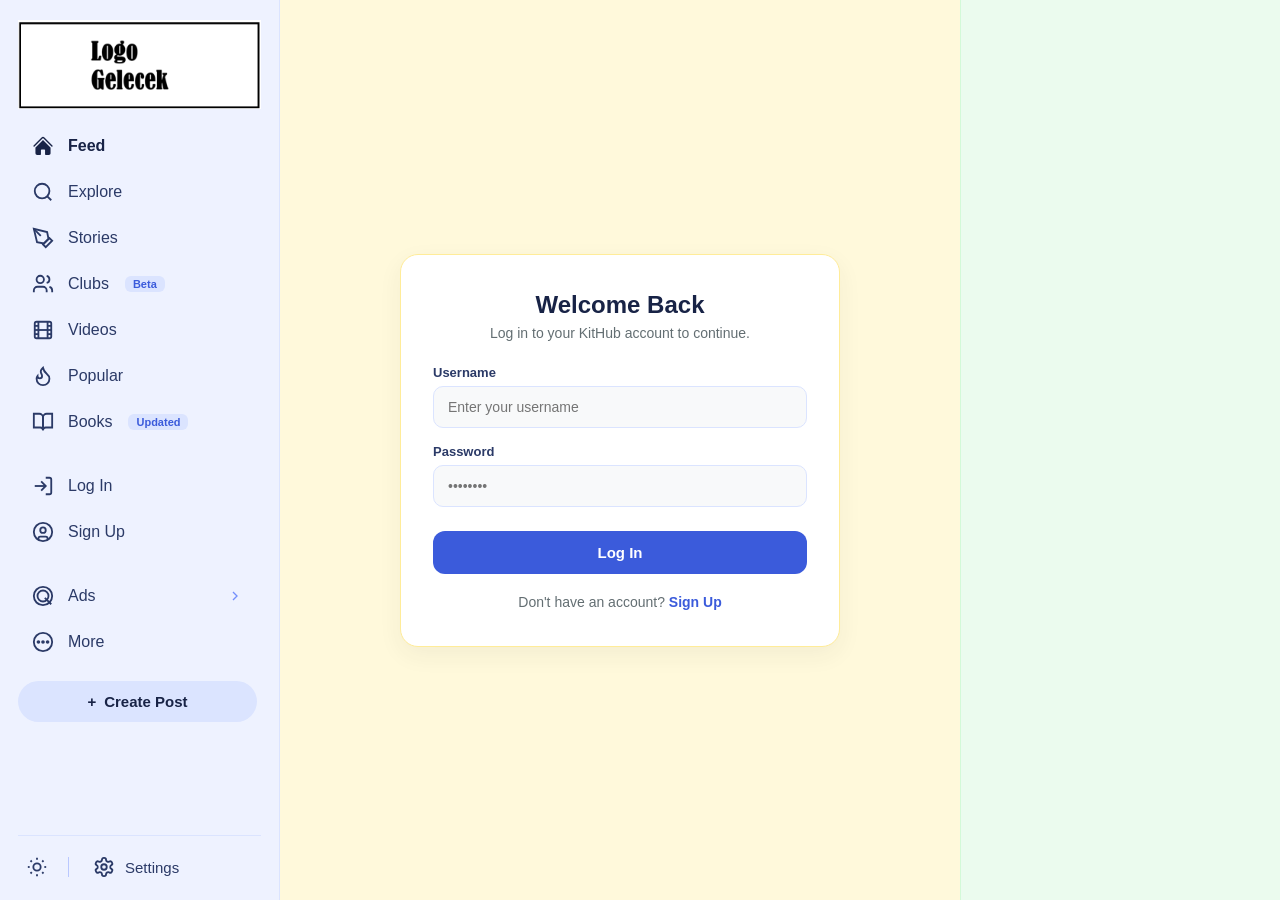
==== public/views/login.html @ f01b03b4 "/profile/ sayfasını ekledim ana sayfadaki postları ingilizceye çevirdim ve create post kısmına geçic" ====
<!DOCTYPE html>
<html lang="en">
<head>
    <meta charset="UTF-8">
    <meta name="viewport" content="width=device-width, initial-scale=1.0">
    <title>KitHub - Login</title>
    <link rel="stylesheet" href="/public/css/main.css">
    <link rel="stylesheet" href="/public/css/create_post.css">
    <link rel="stylesheet" href="/public/css/login.css">
</head>
<body>

    <div class="app-layout">
        <!-- 1. SOL SÜTUN: Navigasyon Menüsü -->
        <aside class="sidebar-left">
    <div class="logo">
        <img src="/public/images/Banner.png" class="logo-img" alt="KitHub Logo">
    </div>

    <div class="sidebar-scroll">
        <nav class="nav-menu">
            <!-- Ana Menü Grubu -->
            <a href="/" class="nav-item active">
                <svg class="nav-icon" viewBox="0 0 24 24" fill="currentColor"><path d="M11.47 3.84a.75.75 0 011.06 0l8.69 8.69a.75.75 0 101.06-1.06l-8.689-8.69a2.25 2.25 0 00-3.182 0l-8.69 8.69a.75.75 0 001.061 1.06l8.69-8.69z"/><path d="M12 5.432l8.159 8.159c.03.03.06.058.091.086v6.198c0 1.035-.84 1.875-1.875 1.875H15a.75.75 0 01-.75-.75v-4.5a.75.75 0 00-.75-.75h-3a.75.75 0 00-.75.75V21a.75.75 0 01-.75.75H5.625a1.875 1.875 0 01-1.875-1.875v-6.198a2.29 2.29 0 00.091-.086L12 5.43z"/></svg>
                <span>Feed</span>
            </a>

            <a href="#" class="nav-item">
                <svg class="nav-icon" viewBox="0 0 24 24" fill="none" stroke="currentColor" stroke-width="2"><circle cx="11" cy="11" r="8"/><path d="m21 21-4.3-4.3"/></svg>
                <span>Explore</span>
            </a>

            <a href="#" class="nav-item">
                <svg class="nav-icon" viewBox="0 0 24 24" fill="none" stroke="currentColor" stroke-width="2"><path d="M12 19l7-7 3 3-7 7-3-3z"/><path d="M18 13l-1.5-7.5L2 2l3.5 14.5L13 18l5-5z"/><path d="M2 2l7.586 7.586"/></svg>
                <span>Stories</span>
            </a>

            <a href="#" class="nav-item">
                <svg class="nav-icon" viewBox="0 0 24 24" fill="none" stroke="currentColor" stroke-width="2"><path d="M16 21v-2a4 4 0 0 0-4-4H6a4 4 0 0 0-4 4v2"/><circle cx="9" cy="7" r="4"/><path d="M22 21v-2a4 4 0 0 0-3-3.87"/><path d="M16 3.13a4 4 0 0 1 0 7.75"/></svg>
                <span>Clubs</span>
                <span class="badge">Beta</span>
            </a>

            <a href="#" class="nav-item">
                <svg class="nav-icon" viewBox="0 0 24 24" fill="none" stroke="currentColor" stroke-width="2"><rect width="18" height="18" x="3" y="3" rx="2"/><path d="M7 3v18"/><path d="M3 7.5h4"/><path d="M3 12h18"/><path d="M3 16.5h4"/><path d="M17 3v18"/><path d="M17 7.5h4"/><path d="M17 16.5h4"/></svg>
                <span>Videos</span>
            </a>

            <a href="#" class="nav-item">
                <svg class="nav-icon" viewBox="0 0 24 24" fill="none" stroke="currentColor" stroke-width="2"><path d="M8.5 14.5A2.5 2.5 0 0 0 11 12c0-1.38-.5-2-1-3-1.072-2.143-.224-4.054 2-6 .5 2.5 2 4.9 4 6.5 2 1.6 3 3.5 3 5.5a7 7 0 1 1-14 0c0-1.153.433-2.294 1-3a2.5 2.5 0 0 0 2.5 2.5z"/></svg>
                <span>Popular</span>
            </a>

            <a href="#" class="nav-item">
                <svg class="nav-icon" viewBox="0 0 24 24" fill="none" stroke="currentColor" stroke-width="2"><path d="M2 3h6a4 4 0 0 1 4 4v14a3 3 0 0 0-3-3H2z"/><path d="M22 3h-6a4 4 0 0 0-4 4v14a3 3 0 0 1 3-3h7z"/></svg>
                <span>Books</span>
                <span class="badge">Updated</span>
            </a>

            <!-- Auth Grubu -->
            <div class="nav-spacer"></div>

            <a href="/login" class="nav-item">
                <svg class="nav-icon" viewBox="0 0 24 24" fill="none" stroke="currentColor" stroke-width="2"><path d="M15 3h4a2 2 0 0 1 2 2v14a2 2 0 0 1-2 2h-4"/><polyline points="10 17 15 12 10 7"/><line x1="15" x2="3" y1="12" y2="12"/></svg>
                <span>Log In</span>
            </a>

            <a href="/signup" class="nav-item">
                <svg class="nav-icon" viewBox="0 0 24 24" fill="none" stroke="currentColor" stroke-width="2"><circle cx="12" cy="12" r="10"/><circle cx="12" cy="10" r="3"/><path d="M7 20.662V19a2 2 0 0 1 2-2h6a2 2 0 0 1 2 2v1.662"/></svg>
                <span>Sign Up</span>
            </a>

            <!-- Ekstra Grubu -->
            <div class="nav-spacer"></div>

            <a href="#" class="nav-item has-arrow">
                <div class="nav-item-left">
                    <svg class="nav-icon" viewBox="0 0 24 24" fill="none" stroke="currentColor" stroke-width="2"><circle cx="12" cy="12" r="10"/><circle cx="12" cy="12" r="6"/><path d="m14 14 7 7"/></svg>
                    <span>Ads</span>
                </div>
                <svg class="arrow-icon" viewBox="0 0 24 24" fill="none" stroke="currentColor" stroke-width="2"><polyline points="9 18 15 12 9 6"/></svg>
            </a>

            <a href="#" class="nav-item">
                <svg class="nav-icon" viewBox="0 0 24 24" fill="none" stroke="currentColor" stroke-width="2"><circle cx="12" cy="12" r="10"/><circle cx="12" cy="12" r="1"/><circle cx="17" cy="12" r="1"/><circle cx="7" cy="12" r="1"/></svg>
                <span>More</span>
            </a>
        </nav>

        <!-- CREATE POST VE AÇILIR SEÇENEKLER -->
        <div class="create-post-wrapper">
            <div class="create-post-menu" id="createPostMenu">
                <button type="button" class="create-menu-item" id="openReviewModalBtn">
                    <svg viewBox="0 0 24 24" fill="none" stroke="currentColor" stroke-width="2"><path d="M11 4H4a2 2 0 0 0-2 2v14a2 2 0 0 0 2 2h14a2 2 0 0 0 2-2v-7"/><path d="M18.5 2.5a2.121 2.121 0 0 1 3 3L12 15l-4 1 1-4 9.5-9.5z"/></svg>
                    <span>Create a Review</span>
                </button>
                <button type="button" class="create-menu-item" id="openReadModalBtn">
                    <svg viewBox="0 0 24 24" fill="none" stroke="currentColor" stroke-width="2"><path d="M2 3h6a4 4 0 0 1 4 4v14a3 3 0 0 0-3-3H2z"/><path d="M22 3h-6a4 4 0 0 0-4 4v14a3 3 0 0 1 3-3h7z"/><polyline points="9 10 11 12 15 8"/></svg>
                    <span>Save a Reading</span>
                </button>
            </div>

            <button type="button" class="create-post-btn" id="createPostBtn">
                <span>+</span> Create Post
            </button>
        </div>
    </div>

    <!-- En Alt Tema ve Ayarlar Çubuğu -->
    <div class="sidebar-footer">
        <button class="theme-toggle-btn" title="Toggle Theme">
            <svg class="nav-icon" viewBox="0 0 24 24" fill="none" stroke="currentColor" stroke-width="2"><circle cx="12" cy="12" r="4"/><path d="M12 2v2"/><path d="M12 20v2"/><path d="m4.93 4.93 1.41 1.41"/><path d="m17.66 17.66 1.41 1.41"/><path d="M2 12h2"/><path d="M20 12h2"/><path d="m6.34 17.66-1.41 1.41"/><path d="m19.07 4.93-1.41 1.41"/></svg>
        </button>
        <div class="footer-divider"></div>
        <a href="#" class="settings-link">
            <svg class="nav-icon" viewBox="0 0 24 24" fill="none" stroke="currentColor" stroke-width="2"><path d="M12.22 2h-.44a2 2 0 0 0-2 2v.18a2 2 0 0 1-1 1.73l-.43.25a2 2 0 0 1-2 0l-.15-.08a2 2 0 0 0-2.73.73l-.22.38a2 2 0 0 0 .73 2.73l.15.1a2 2 0 0 1 1 1.72v.51a2 2 0 0 1-1 1.74l-.15.09a2 2 0 0 0-.73 2.73l.22.38a2 2 0 0 0 2.73.73l.15-.08a2 2 0 0 1 2 0l.43.25a2 2 0 0 1 1 1.73V20a2 2 0 0 0 2 2h.44a2 2 0 0 0 2-2v-.18a2 2 0 0 1 1-1.73l.43-.25a2 2 0 0 1 2 0l.15.08a2 2 0 0 0 2.73-.73l.22-.39a2 2 0 0 0-.73-2.73l-.15-.08a2 2 0 0 1-1-1.74v-.5a2 2 0 0 1 1-1.74l.15-.09a2 2 0 0 0 .73-2.73l-.22-.38a2 2 0 0 0-2.73-.73l-.15.08a2 2 0 0 1-2 0l-.43-.25a2 2 0 0 1-1-1.73V4a2 2 0 0 0-2-2z"/><circle cx="12" cy="12" r="3"/></svg>
            <span>Settings</span>
        </a>
    </div>
        </aside>

        <!-- 2. ORTA SÜTUN: Giriş Yap (Log In) -->
<main class="main-feed">
    <div class="auth-wrapper">
        <div class="auth-card">
            <div class="auth-header">
                <h2>Welcome Back</h2>
                <p>Log in to your KitHub account to continue.</p>
            </div>

            <form action="/login" method="POST" class="auth-form">
                <!-- Username -->
                <div class="form-group">
                    <label for="username">Username</label>
                    <input type="text" id="username" name="username" placeholder="Enter your username" required>
                </div>

                <!-- Password -->
                <div class="form-group">
                    <label for="password_hash">Password</label>
                    <input type="password" id="password_hash" name="password_hash" placeholder="••••••••" required>
                </div>

                <button type="submit" class="submit-btn">Log In</button>
            </form>

            <div class="auth-footer">
                <span>Don't have an account? <a href="signup.html">Sign Up</a></span>
            </div>
        </div>
    </div>
</main>

        <!-- 3. SAĞ SÜTUN: Öneriler / Arama / Trendler -->
        <aside class="sidebar-right">
            
        </aside>

        <!-- İKİ AYRI MODAL YAPISI (Sayfa sonuna, </body> etiketinin üstüne konulacak) -->
        <div class="kithub-modal-overlay" id="reviewModal">
    <div class="kithub-modal-box">
        <div class="kithub-modal-header">
            <h3>Create a Review</h3>
            <button type="button" class="modal-close-btn" data-close="reviewModal">&times;</button>
        </div>
        <div class="kithub-modal-body">
            asd
        </div>
    </div>
        </div>

        <div class="kithub-modal-overlay" id="readModal">
    <div class="kithub-modal-box">
        <div class="kithub-modal-header">
            <h3>Save a Reading</h3>
            <button type="button" class="modal-close-btn" data-close="readModal">&times;</button>
        </div>
        <div class="kithub-modal-body">
            asd
        </div>
    </div>
        </div>
    </div>

    <script src="/public/js/index.js"></script>
    <script src="/public/js/login.js"></script>
    <script src="/public/js/create_post.js"></script>
</body>
</html>
---- public/css/main.css ----
* {
    margin: 0;
    padding: 0;
    box-sizing: border-box;
    font-family: 'Segoe UI', Tahoma, Geneva, Verdana, sans-serif;
}

body {
    background-color: #fdfbf7;
    color: #2d3436;
}

/* 3 Sütunlu Ana Grid Yapısı */
.app-layout {
    width: 100%;
    display: grid;
    grid-template-columns: 280px 1fr 320px;
    min-height: 100vh;
}

/* 1. Sol Panel - Pastel Lavanta / Mavi Tonu */
.sidebar-left {
    background-color: #eef2ff; 
    border-right: 1px solid #dbe4ff;
    padding: 20px 18px 14px 18px;
    position: sticky;
    top: 0;
    height: 100vh;
    display: flex;
    flex-direction: column;
    justify-content: space-between;
}

.logo-img {
    width: 100%;
    height: auto;
    margin-bottom: 16px;
    display: block;
}

.sidebar-scroll {
    flex: 1;
    overflow-y: auto;
    padding-right: 4px;
}

/* İnce kaydırma çubuğu */
.sidebar-scroll::-webkit-scrollbar {
    width: 5px;
}
.sidebar-scroll::-webkit-scrollbar-thumb {
    background-color: #bac8ff;
    border-radius: 10px;
}

.nav-menu {
    display: flex;
    flex-direction: column;
    gap: 4px;
}

.nav-spacer {
    height: 14px;
}

.nav-item {
    display: flex;
    align-items: center;
    gap: 14px;
    text-decoration: none;
    color: #2b3a67;
    padding: 10px 14px;
    border-radius: 12px;
    font-size: 16px;
    font-weight: 500;
    transition: background 0.2s, color 0.2s;
}

.nav-item:hover {
    background-color: #dbe4ff;
}

.nav-item.active {
    font-weight: 700;
    color: #182346;
}

.nav-item.has-arrow {
    justify-content: space-between;
}

.nav-item-left {
    display: flex;
    align-items: center;
    gap: 14px;
}

.nav-icon {
    width: 22px;
    height: 22px;
    flex-shrink: 0;
}

.arrow-icon {
    width: 16px;
    height: 16px;
    color: #748ffc;
}

/* Beta & Updated Rozetleri */
.badge {
    font-size: 11px;
    font-weight: 600;
    background-color: #dbe4ff;
    color: #3b5bdb;
    padding: 2px 8px;
    border-radius: 6px;
    margin-left: 2px;
}

/* + Create Post Butonu */
.create-post-btn {
    width: 100%;
    margin-top: 18px;
    padding: 12px 16px;
    background-color: #dbe4ff;
    color: #182346;
    border: none;
    border-radius: 999px;
    font-size: 15px;
    font-weight: 600;
    cursor: pointer;
    display: flex;
    align-items: center;
    justify-content: center;
    gap: 8px;
    transition: background 0.2s;
}

.create-post-btn:hover {
    background-color: #bac8ff;
}

/* En Alt Footer (Tema + Settings) */
.sidebar-footer {
    border-top: 1px solid #dbe4ff;
    padding-top: 12px;
    margin-top: 10px;
    display: flex;
    align-items: center;
    gap: 12px;
}

.theme-toggle-btn {
    background: none;
    border: none;
    color: #2b3a67;
    cursor: pointer;
    padding: 8px;
    border-radius: 10px;
    display: flex;
    align-items: center;
    justify-content: center;
    transition: background 0.2s;
}

.theme-toggle-btn:hover {
    background-color: #dbe4ff;
}

.footer-divider {
    width: 1px;
    height: 20px;
    background-color: #bac8ff;
}

.settings-link {
    display: flex;
    align-items: center;
    gap: 10px;
    text-decoration: none;
    color: #2b3a67;
    font-size: 15px;
    font-weight: 500;
    padding: 8px 12px;
    border-radius: 10px;
    flex: 1;
    transition: background 0.2s;
}

.settings-link:hover {
    background-color: #dbe4ff;
}

/* 2. Orta Akış - Pastel Krem / Sıcak Beyaz Tonu */
.main-feed {
    background-color: #fff9db; 
    min-height: 100vh;
}

/* 3. Sağ Panel - Pastel Nane Yeşili Tonu */
.sidebar-right {
    background-color: #ebfbee; 
    border-left: 1px solid #d3f9d8;
    padding: 24px 20px;
    position: sticky;
    top: 0;
    height: 100vh;
}

/* Mobil ve Tablet Uyumluluğu (Responsive) */
@media (max-width: 1024px) {
    .app-layout {
        grid-template-columns: 80px 1fr;
    }
    .sidebar-right {
        display: none;
    }
}

@media (max-width: 640px) {
    .app-layout {
        grid-template-columns: 1fr;
    }
    .sidebar-left {
        display: none;
    }
}
/* Varsayılan olarak tüm menü öğelerinin imlecini normal yap */
.nav-item {
    cursor: not-allowed;
}

/* Sadece Feed, Log In ve Sign Up olanların imleci el işareti olsun */
.nav-item:nth-child(1), /* Feed */
.nav-item:nth-child(9), /* Log In */
.nav-item:nth-child(10)  /* Sign Up */ {
    cursor: pointer;
}

/* Create Post butonu zaten tıklanabilir kalacak */
.create-post-btn {
    cursor: pointer;
}
---- public/css/create_post.css ----
/* --- CREATE POST DROPDOWN MENÜ STİLLERİ --- */
.create-post-wrapper {
    position: relative;
    width: 100%;
    margin-top: 18px;
}

.create-post-menu {
    position: absolute;
    bottom: calc(100% + 8px);
    left: 0;
    width: 100%;
    background-color: #ffffff;
    border: 1px solid #e9ecef;
    border-radius: 12px;
    box-shadow: 0 8px 24px rgba(24, 35, 70, 0.15);
    padding: 6px;
    display: none; /* Başlangıçta gizli */
    flex-direction: column;
    gap: 4px;
    z-index: 9999;
}

.create-post-menu.open {
    display: flex; /* Açıldığında görünür olur */
}

.create-menu-item {
    display: flex;
    align-items: center;
    gap: 10px;
    width: 100%;
    padding: 10px 12px;
    background: none;
    border: none;
    border-radius: 8px;
    font-size: 14px;
    font-weight: 600;
    color: #182346;
    cursor: pointer;
    text-align: left;
    transition: background-color 0.15s, color 0.15s;
}

.create-menu-item svg {
    width: 16px;
    height: 16px;
    stroke: #3b5bdb;
    flex-shrink: 0;
}

.create-menu-item:hover {
    background-color: #eef2ff;
    color: #3b5bdb;
}


/* --- POP-UP MODAL STİLLERİ --- */
.kithub-modal-overlay {
    position: fixed;
    inset: 0;
    background-color: rgba(24, 35, 70, 0.45);
    backdrop-filter: blur(3px);
    display: none; /* Başlangıçta gizli */
    align-items: center;
    justify-content: center;
    padding: 16px;
    z-index: 99999;
}

.kithub-modal-overlay.open {
    display: flex; /* Açıldığında ekranda görünür */
}

.kithub-modal-box {
    width: 100%;
    max-width: 450px;
    height: 500px;
    background-color: #ffffff;
    border-radius: 14px;
    border: 1px solid #f1f3f5;
    box-shadow: 0 12px 32px rgba(24, 35, 70, 0.18);
    overflow: hidden;
    animation: modalPop 0.16s ease-out;
}

@keyframes modalPop {
    from {
        opacity: 0;
        transform: scale(0.96);
    }
    to {
        opacity: 1;
        transform: scale(1);
    }
}

.kithub-modal-header {
    display: flex;
    align-items: center;
    justify-content: space-between;
    padding: 16px 20px;
    border-bottom: 1px solid #f1f3f5;
}

.kithub-modal-header h3 {
    margin: 0;
    font-size: 16px;
    font-weight: 700;
    color: #182346;
}

.modal-close-btn {
    background: none;
    border: none;
    font-size: 22px;
    line-height: 1;
    color: #868e96;
    cursor: pointer;
    padding: 2px 6px;
    border-radius: 6px;
}

.modal-close-btn:hover {
    background-color: #f1f3f5;
    color: #182346;
}

.kithub-modal-body {
    padding: 20px;
    font-size: 14px;
    color: #495057;
}
---- public/css/login.css ----
/* =========================================
   LOGIN / AUTH FORM STİLLERİ
   ========================================= */
.auth-wrapper {
    display: flex;
    justify-content: center;
    align-items: center;
    min-height: 100vh;
    padding: 32px 20px;
}

.auth-card {
    background-color: #ffffff;
    width: 100%;
    max-width: 440px;
    padding: 36px 32px;
    border-radius: 18px;
    border: 1px solid #ffec99;
    box-shadow: 0 8px 24px rgba(45, 52, 54, 0.06);
}

.auth-header {
    margin-bottom: 24px;
    text-align: center;
}

.auth-header h2 {
    font-size: 24px;
    color: #182346;
    margin-bottom: 6px;
}

.auth-header p {
    font-size: 14px;
    color: #636e72;
}

.auth-form {
    display: flex;
    flex-direction: column;
    gap: 16px;
}

.form-group {
    display: flex;
    flex-direction: column;
    gap: 6px;
}

.form-group label {
    font-size: 13px;
    font-weight: 600;
    color: #2b3a67;
}

.form-group input[type="text"],
.form-group input[type="password"] {
    width: 100%;
    padding: 12px 14px;
    border: 1.5px solid #dbe4ff;
    border-radius: 10px;
    font-size: 14px;
    color: #2d3436;
    background-color: #f8f9fa;
    outline: none;
    transition: border-color 0.2s, background-color 0.2s;
}

.form-group input:focus {
    border-color: #4c6ef5;
    background-color: #ffffff;
}

.submit-btn {
    margin-top: 8px;
    padding: 13px;
    background-color: #3b5bdb;
    color: #ffffff;
    border: none;
    border-radius: 12px;
    font-size: 15px;
    font-weight: 600;
    cursor: pointer;
    transition: background-color 0.2s;
}

.submit-btn:hover {
    background-color: #364fc7;
}

.auth-footer {
    margin-top: 20px;
    text-align: center;
    font-size: 14px;
    color: #636e72;
}

.auth-footer a {
    color: #3b5bdb;
    font-weight: 600;
    text-decoration: none;
}

.auth-footer a:hover {
    text-decoration: underline;
}
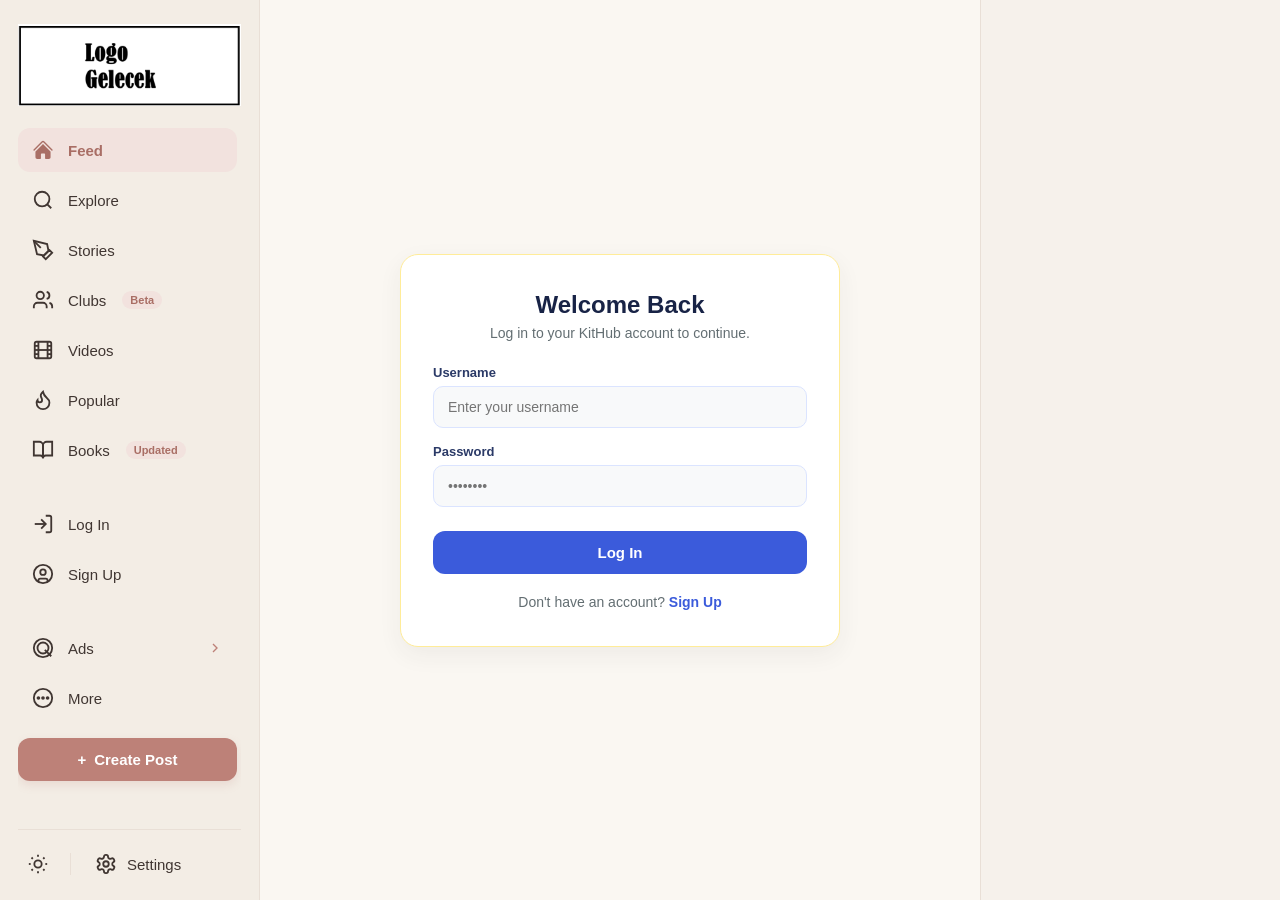
==== commit c66ca8ac: "Add KitHub project updates" ====
--- a/public/views/login.html
+++ b/public/views/login.html
@@ -1,189 +1,343 @@
+
 <!DOCTYPE html>
 <html lang="en">
 <head>
     <meta charset="UTF-8">
     <meta name="viewport" content="width=device-width, initial-scale=1.0">
     <title>KitHub - Login</title>
+
     <link rel="stylesheet" href="/public/css/main.css">
     <link rel="stylesheet" href="/public/css/create_post.css">
     <link rel="stylesheet" href="/public/css/login.css">
 </head>
+
 <body>
 
-    <div class="app-layout">
-        <!-- 1. SOL SÜTUN: Navigasyon Menüsü -->
-        <aside class="sidebar-left">
-    <div class="logo">
-        <img src="/public/images/Banner.png" class="logo-img" alt="KitHub Logo">
+<div class="app-layout">
+
+    <!-- LEFT SIDEBAR -->
+    <aside class="sidebar-left">
+
+        <div class="logo">
+            <img src="/public/images/Banner.png" class="logo-img" alt="KitHub Logo">
+        </div>
+
+        <div class="sidebar-scroll">
+
+            <nav class="nav-menu">
+
+                <a href="/" class="nav-item active">
+                    <svg class="nav-icon" viewBox="0 0 24 24" fill="currentColor">
+                        <path d="M11.47 3.84a.75.75 0 011.06 0l8.69 8.69a.75.75 0 101.06-1.06l-8.689-8.69a2.25 2.25 0 00-3.182 0l-8.69 8.69a.75.75 0 001.061 1.06l8.69-8.69z"/>
+                        <path d="M12 5.432l8.159 8.159c.03.03.06.058.091.086v6.198c0 1.035-.84 1.875-1.875 1.875H15a.75.75 0 01-.75-.75v-4.5a.75.75 0 00-.75-.75h-3a.75.75 0 00-.75.75V21a.75.75 0 01-.75.75H5.625a1.875 1.875 0 01-1.875-1.875v-6.198a2.29 2.29 0 00.091-.086L12 5.43z"/>
+                    </svg>
+                    <span>Feed</span>
+                </a>
+
+                <a href="#" class="nav-item">
+                    <svg class="nav-icon" viewBox="0 0 24 24" fill="none" stroke="currentColor" stroke-width="2">
+                        <circle cx="11" cy="11" r="8"/>
+                        <path d="m21 21-4.3-4.3"/>
+                    </svg>
+                    <span>Explore</span>
+                </a>
+
+                <a href="#" class="nav-item">
+                    <svg class="nav-icon" viewBox="0 0 24 24" fill="none" stroke="currentColor" stroke-width="2">
+                        <path d="M12 19l7-7 3 3-7 7-3-3z"/>
+                        <path d="M18 13l-1.5-7.5L2 2l3.5 14.5L13 18l5-5z"/>
+                        <path d="M2 2l7.586 7.586"/>
+                    </svg>
+                    <span>Stories</span>
+                </a>
+
+                <a href="#" class="nav-item">
+                    <svg class="nav-icon" viewBox="0 0 24 24" fill="none" stroke="currentColor" stroke-width="2">
+                        <path d="M16 21v-2a4 4 0 0 0-4-4H6a4 4 0 0 0-4 4v2"/>
+                        <circle cx="9" cy="7" r="4"/>
+                        <path d="M22 21v-2a4 4 0 0 0-3-3.87"/>
+                        <path d="M16 3.13a4 4 0 0 1 0 7.75"/>
+                    </svg>
+                    <span>Clubs</span>
+                    <span class="badge">Beta</span>
+                </a>
+
+                <a href="#" class="nav-item">
+                    <svg class="nav-icon" viewBox="0 0 24 24" fill="none" stroke="currentColor" stroke-width="2">
+                        <rect width="18" height="18" x="3" y="3" rx="2"/>
+                        <path d="M7 3v18"/>
+                        <path d="M3 7.5h4"/>
+                        <path d="M3 12h18"/>
+                        <path d="M3 16.5h4"/>
+                        <path d="M17 3v18"/>
+                        <path d="M17 7.5h4"/>
+                        <path d="M17 16.5h4"/>
+                    </svg>
+                    <span>Videos</span>
+                </a>
+
+                <a href="#" class="nav-item">
+                    <svg class="nav-icon" viewBox="0 0 24 24" fill="none" stroke="currentColor" stroke-width="2">
+                        <path d="M8.5 14.5A2.5 2.5 0 0 0 11 12c0-1.38-.5-2-1-3-1.072-2.143-.224-4.054 2-6 .5 2.5 2 4.9 4 6.5 2 1.6 3 3.5 3 5.5a7 7 0 1 1-14 0c0-1.153.433-2.294 1-3a2.5 2.5 0 0 0 2.5 2.5z"/>
+                    </svg>
+                    <span>Popular</span>
+                </a>
+
+                <a href="#" class="nav-item">
+                    <svg class="nav-icon" viewBox="0 0 24 24" fill="none" stroke="currentColor" stroke-width="2">
+                        <path d="M2 3h6a4 4 0 0 1 4 4v14a3 3 0 0 0-3-3H2z"/>
+                        <path d="M22 3h-6a4 4 0 0 0-4 4v14a3 3 0 0 1 3-3h7z"/>
+                    </svg>
+                    <span>Books</span>
+                    <span class="badge">Updated</span>
+                </a>
+
+                <div class="nav-spacer"></div>
+
+                <a href="/login" class="nav-item">
+                    <svg class="nav-icon" viewBox="0 0 24 24" fill="none" stroke="currentColor" stroke-width="2">
+                        <path d="M15 3h4a2 2 0 0 1 2 2v14a2 2 0 0 1-2 2h-4"/>
+                        <polyline points="10 17 15 12 10 7"/>
+                        <line x1="15" x2="3" y1="12" y2="12"/>
+                    </svg>
+                    <span>Log In</span>
+                </a>
+
+                <a href="/signup" class="nav-item">
+                    <svg class="nav-icon" viewBox="0 0 24 24" fill="none" stroke="currentColor" stroke-width="2">
+                        <circle cx="12" cy="12" r="10"/>
+                        <circle cx="12" cy="10" r="3"/>
+                        <path d="M7 20.662V19a2 2 0 0 1 2-2h6a2 2 0 0 1 2 2v1.662"/>
+                    </svg>
+                    <span>Sign Up</span>
+                </a>
+
+                <div class="nav-spacer"></div>
+
+                <a href="#" class="nav-item has-arrow">
+                    <div class="nav-item-left">
+                        <svg class="nav-icon" viewBox="0 0 24 24" fill="none" stroke="currentColor" stroke-width="2">
+                            <circle cx="12" cy="12" r="10"/>
+                            <circle cx="12" cy="12" r="6"/>
+                            <path d="m14 14 7 7"/>
+                        </svg>
+                        <span>Ads</span>
+                    </div>
+                    <svg class="arrow-icon" viewBox="0 0 24 24" fill="none" stroke="currentColor" stroke-width="2">
+                        <polyline points="9 18 15 12 9 6"/>
+                    </svg>
+                </a>
+
+                <a href="#" class="nav-item">
+                    <svg class="nav-icon" viewBox="0 0 24 24" fill="none" stroke="currentColor" stroke-width="2">
+                        <circle cx="12" cy="12" r="10"/>
+                        <circle cx="12" cy="12" r="1"/>
+                        <circle cx="17" cy="12" r="1"/>
+                        <circle cx="7" cy="12" r="1"/>
+                    </svg>
+                    <span>More</span>
+                </a>
+
+            </nav>
+
+            <!-- CREATE POST -->
+            <div class="create-post-wrapper">
+
+                <div class="create-post-menu" id="createPostMenu">
+
+                    <button type="button" class="create-menu-item" id="openReviewModalBtn">
+                        <svg viewBox="0 0 24 24" fill="none" stroke="currentColor" stroke-width="2">
+                            <path d="M11 4H4a2 2 0 0 0-2 2v14a2 2 0 0 0 2 2h14a2 2 0 0 0 2-2v-7"/>
+                            <path d="M18.5 2.5a2.121 2.121 0 0 1 3 3L12 15l-4 1 1-4 9.5-9.5z"/>
+                        </svg>
+                        <span>Create a Review</span>
+                    </button>
+
+                    <button type="button" class="create-menu-item" id="openReadModalBtn">
+                        <svg viewBox="0 0 24 24" fill="none" stroke="currentColor" stroke-width="2">
+                            <path d="M2 3h6a4 4 0 0 1 4 4v14a3 3 0 0 0-3-3H2z"/>
+                            <path d="M22 3h-6a4 4 0 0 0-4 4v14a3 3 0 0 1 3-3h7z"/>
+                            <polyline points="9 10 11 12 15 8"/>
+                        </svg>
+                        <span>Save a Reading</span>
+                    </button>
+
+                </div>
+
+                <button type="button" class="create-post-btn" id="createPostBtn">
+                    <span>+</span> Create Post
+                </button>
+
+            </div>
+
+        </div>
+
+        <!-- SIDEBAR FOOTER -->
+        <div class="sidebar-footer">
+
+            <button class="theme-toggle-btn" title="Toggle Theme">
+                <svg class="nav-icon" viewBox="0 0 24 24" fill="none" stroke="currentColor" stroke-width="2">
+                    <circle cx="12" cy="12" r="4"/>
+                    <path d="M12 2v2"/>
+                    <path d="M12 20v2"/>
+                    <path d="m4.93 4.93 1.41 1.41"/>
+                    <path d="m17.66 17.66 1.41 1.41"/>
+                    <path d="M2 12h2"/>
+                    <path d="M20 12h2"/>
+                    <path d="m6.34 17.66-1.41 1.41"/>
+                    <path d="m19.07 4.93-1.41 1.41"/>
+                </svg>
+            </button>
+
+            <div class="footer-divider"></div>
+
+            <a href="#" class="settings-link">
+                <svg class="nav-icon" viewBox="0 0 24 24" fill="none" stroke="currentColor" stroke-width="2">
+                    <path d="M12.22 2h-.44a2 2 0 0 0-2 2v.18a2 2 0 0 1-1 1.73l-.43.25a2 2 0 0 1-2 0l-.15-.08a2 2 0 0 0-2.73.73l-.22.38a2 2 0 0 0 .73 2.73l.15.1a2 2 0 0 1 1 1.72v.51a2 2 0 0 1-1 1.74l-.15.09a2 2 0 0 0-.73 2.73l.22.38a2 2 0 0 0 2.73.73l.15-.08a2 2 0 0 1 2 0l.43.25a2 2 0 0 1 1 1.73V20a2 2 0 0 0 2 2h.44a2 2 0 0 0 2-2v-.18a2 2 0 0 1 1-1.73l.43-.25a2 2 0 0 1 2 0l.15.08a2 2 0 0 0 2.73-.73l.22-.39a2 2 0 0 0-.73-2.73l-.15-.08a2 2 0 0 1-1-1.74v-.5a2 2 0 0 1 1-1.74l.15-.09a2 2 0 0 0 .73-2.73l-.22-.38a2 2 0 0 0-2.73-.73l-.15.08a2 2 0 0 1-2 0l-.43-.25a2 2 0 0 1-1-1.73V4a2 2 0 0 0-2-2z"/>
+                    <circle cx="12" cy="12" r="3"/>
+                </svg>
+                <span>Settings</span>
+            </a>
+
+        </div>
+
+    </aside>
+
+    <!-- MAIN LOGIN SECTION -->
+    <main class="main-feed">
+
+        <div class="auth-wrapper">
+
+            <div class="auth-card">
+
+                <div class="auth-header">
+                    <h2>Welcome Back</h2>
+                    <p>Log in to your KitHub account to continue.</p>
+                </div>
+
+                <form action="/login" method="POST" class="auth-form">
+
+                    <div class="form-group">
+                        <label for="username">Username</label>
+                        <input type="text" id="username" name="username" placeholder="Enter your username" required>
+                    </div>
+
+                    <div class="form-group">
+                        <label for="password_hash">Password</label>
+                        <input type="password" id="password_hash" name="password_hash" placeholder="••••••••" required>
+                    </div>
+
+                    <button type="submit" class="submit-btn">Log In</button>
+
+                </form>
+
+                <div class="auth-footer">
+                    <span>Don't have an account? <a href="/signup/">Sign Up</a></span>
+                </div>
+
+            </div>
+
+        </div>
+
+    </main>
+
+    <!-- RIGHT SIDEBAR -->
+    <aside class="sidebar-right"></aside>
+
+    <!-- REVIEW MODAL -->
+    <div class="kithub-modal-overlay" id="reviewModal">
+
+        <div class="kithub-modal-box">
+
+            <div class="kithub-modal-header">
+                <h3>Create a Review</h3>
+                <button type="button" class="modal-close-btn" data-close="reviewModal">&times;</button>
+            </div>
+
+            <div class="kithub-modal-body">
+                asd
+            </div>
+
+        </div>
+
     </div>
 
-    <div class="sidebar-scroll">
-        <nav class="nav-menu">
-            <!-- Ana Menü Grubu -->
-            <a href="/" class="nav-item active">
-                <svg class="nav-icon" viewBox="0 0 24 24" fill="currentColor"><path d="M11.47 3.84a.75.75 0 011.06 0l8.69 8.69a.75.75 0 101.06-1.06l-8.689-8.69a2.25 2.25 0 00-3.182 0l-8.69 8.69a.75.75 0 001.061 1.06l8.69-8.69z"/><path d="M12 5.432l8.159 8.159c.03.03.06.058.091.086v6.198c0 1.035-.84 1.875-1.875 1.875H15a.75.75 0 01-.75-.75v-4.5a.75.75 0 00-.75-.75h-3a.75.75 0 00-.75.75V21a.75.75 0 01-.75.75H5.625a1.875 1.875 0 01-1.875-1.875v-6.198a2.29 2.29 0 00.091-.086L12 5.43z"/></svg>
-                <span>Feed</span>
-            </a>
-
-            <a href="#" class="nav-item">
-                <svg class="nav-icon" viewBox="0 0 24 24" fill="none" stroke="currentColor" stroke-width="2"><circle cx="11" cy="11" r="8"/><path d="m21 21-4.3-4.3"/></svg>
-                <span>Explore</span>
-            </a>
-
-            <a href="#" class="nav-item">
-                <svg class="nav-icon" viewBox="0 0 24 24" fill="none" stroke="currentColor" stroke-width="2"><path d="M12 19l7-7 3 3-7 7-3-3z"/><path d="M18 13l-1.5-7.5L2 2l3.5 14.5L13 18l5-5z"/><path d="M2 2l7.586 7.586"/></svg>
-                <span>Stories</span>
-            </a>
-
-            <a href="#" class="nav-item">
-                <svg class="nav-icon" viewBox="0 0 24 24" fill="none" stroke="currentColor" stroke-width="2"><path d="M16 21v-2a4 4 0 0 0-4-4H6a4 4 0 0 0-4 4v2"/><circle cx="9" cy="7" r="4"/><path d="M22 21v-2a4 4 0 0 0-3-3.87"/><path d="M16 3.13a4 4 0 0 1 0 7.75"/></svg>
-                <span>Clubs</span>
-                <span class="badge">Beta</span>
-            </a>
-
-            <a href="#" class="nav-item">
-                <svg class="nav-icon" viewBox="0 0 24 24" fill="none" stroke="currentColor" stroke-width="2"><rect width="18" height="18" x="3" y="3" rx="2"/><path d="M7 3v18"/><path d="M3 7.5h4"/><path d="M3 12h18"/><path d="M3 16.5h4"/><path d="M17 3v18"/><path d="M17 7.5h4"/><path d="M17 16.5h4"/></svg>
-                <span>Videos</span>
-            </a>
-
-            <a href="#" class="nav-item">
-                <svg class="nav-icon" viewBox="0 0 24 24" fill="none" stroke="currentColor" stroke-width="2"><path d="M8.5 14.5A2.5 2.5 0 0 0 11 12c0-1.38-.5-2-1-3-1.072-2.143-.224-4.054 2-6 .5 2.5 2 4.9 4 6.5 2 1.6 3 3.5 3 5.5a7 7 0 1 1-14 0c0-1.153.433-2.294 1-3a2.5 2.5 0 0 0 2.5 2.5z"/></svg>
-                <span>Popular</span>
-            </a>
-
-            <a href="#" class="nav-item">
-                <svg class="nav-icon" viewBox="0 0 24 24" fill="none" stroke="currentColor" stroke-width="2"><path d="M2 3h6a4 4 0 0 1 4 4v14a3 3 0 0 0-3-3H2z"/><path d="M22 3h-6a4 4 0 0 0-4 4v14a3 3 0 0 1 3-3h7z"/></svg>
-                <span>Books</span>
-                <span class="badge">Updated</span>
-            </a>
-
-            <!-- Auth Grubu -->
-            <div class="nav-spacer"></div>
-
-            <a href="/login" class="nav-item">
-                <svg class="nav-icon" viewBox="0 0 24 24" fill="none" stroke="currentColor" stroke-width="2"><path d="M15 3h4a2 2 0 0 1 2 2v14a2 2 0 0 1-2 2h-4"/><polyline points="10 17 15 12 10 7"/><line x1="15" x2="3" y1="12" y2="12"/></svg>
-                <span>Log In</span>
-            </a>
-
-            <a href="/signup" class="nav-item">
-                <svg class="nav-icon" viewBox="0 0 24 24" fill="none" stroke="currentColor" stroke-width="2"><circle cx="12" cy="12" r="10"/><circle cx="12" cy="10" r="3"/><path d="M7 20.662V19a2 2 0 0 1 2-2h6a2 2 0 0 1 2 2v1.662"/></svg>
-                <span>Sign Up</span>
-            </a>
-
-            <!-- Ekstra Grubu -->
-            <div class="nav-spacer"></div>
-
-            <a href="#" class="nav-item has-arrow">
-                <div class="nav-item-left">
-                    <svg class="nav-icon" viewBox="0 0 24 24" fill="none" stroke="currentColor" stroke-width="2"><circle cx="12" cy="12" r="10"/><circle cx="12" cy="12" r="6"/><path d="m14 14 7 7"/></svg>
-                    <span>Ads</span>
-                </div>
-                <svg class="arrow-icon" viewBox="0 0 24 24" fill="none" stroke="currentColor" stroke-width="2"><polyline points="9 18 15 12 9 6"/></svg>
-            </a>
-
-            <a href="#" class="nav-item">
-                <svg class="nav-icon" viewBox="0 0 24 24" fill="none" stroke="currentColor" stroke-width="2"><circle cx="12" cy="12" r="10"/><circle cx="12" cy="12" r="1"/><circle cx="17" cy="12" r="1"/><circle cx="7" cy="12" r="1"/></svg>
-                <span>More</span>
-            </a>
-        </nav>
-
-        <!-- CREATE POST VE AÇILIR SEÇENEKLER -->
-        <div class="create-post-wrapper">
-            <div class="create-post-menu" id="createPostMenu">
-                <button type="button" class="create-menu-item" id="openReviewModalBtn">
-                    <svg viewBox="0 0 24 24" fill="none" stroke="currentColor" stroke-width="2"><path d="M11 4H4a2 2 0 0 0-2 2v14a2 2 0 0 0 2 2h14a2 2 0 0 0 2-2v-7"/><path d="M18.5 2.5a2.121 2.121 0 0 1 3 3L12 15l-4 1 1-4 9.5-9.5z"/></svg>
-                    <span>Create a Review</span>
-                </button>
-                <button type="button" class="create-menu-item" id="openReadModalBtn">
-                    <svg viewBox="0 0 24 24" fill="none" stroke="currentColor" stroke-width="2"><path d="M2 3h6a4 4 0 0 1 4 4v14a3 3 0 0 0-3-3H2z"/><path d="M22 3h-6a4 4 0 0 0-4 4v14a3 3 0 0 1 3-3h7z"/><polyline points="9 10 11 12 15 8"/></svg>
-                    <span>Save a Reading</span>
-                </button>
-            </div>
-
-            <button type="button" class="create-post-btn" id="createPostBtn">
-                <span>+</span> Create Post
-            </button>
-        </div>
+    <!-- SAVE A READING MODAL -->
+    <div class="kithub-modal-overlay" id="readModal">
+
+        <div class="kithub-modal-box">
+
+            <div class="kithub-modal-header">
+                <h3>Save a Reading</h3>
+                <button type="button" class="modal-close-btn" data-close="readModal">&times;</button>
+            </div>
+
+            <div class="kithub-modal-body">
+
+                <form id="readingForm">
+
+                    <div class="form-group">
+                        <label for="bookCover">Book Cover</label>
+                        <input type="file" id="bookCover" name="bookCover" accept="image/*" required>
+
+                        <img id="coverPreview" src="" alt="Book Cover Preview"
+                             style="display:none; width:110px; margin-top:10px; border-radius:6px;">
+                    </div>
+
+                    <div class="form-group">
+                        <label for="bookTitle">Book Title</label>
+                        <input type="text" id="bookTitle" name="bookTitle" placeholder="Enter book title" required>
+                    </div>
+
+                    <div class="form-group">
+                        <label for="author">Author</label>
+                        <input type="text" id="author" name="author" placeholder="Enter author name" required>
+                    </div>
+
+                    <div class="form-group">
+                        <label for="totalPages">Total Pages</label>
+                        <input type="number" id="totalPages" name="totalPages" min="1" placeholder="Enter total pages" required>
+                    </div>
+
+                    <div class="form-group">
+                        <label for="readingStatus">Reading Status</label>
+
+                        <select id="readingStatus" name="readingStatus" required>
+                            <option value="">Select status</option>
+                            <option value="want_to_read">Want to Read</option>
+                            <option value="reading">Reading</option>
+                            <option value="finished">Finished</option>
+                            <option value="dropped">Dropped</option>
+                        </select>
+                    </div>
+
+                    <div class="form-group" id="currentPageGroup" style="display:none;">
+                        <label for="currentPage">Current Page</label>
+                        <input type="number" id="currentPage" name="currentPage" min="1" placeholder="Enter current page">
+                    </div>
+
+                    <div class="form-group" id="durationGroup" style="display:none;">
+                        <label for="readingDuration">How many days did you take?</label>
+                        <input type="number" id="readingDuration" name="readingDuration" min="1" placeholder="Number of days">
+                    </div>
+
+                    <button type="submit" class="save-button">Save Reading</button>
+
+                </form>
+
+                <div id="readingMessage"></div>
+
+            </div>
+
+        </div>
+
     </div>
 
-    <!-- En Alt Tema ve Ayarlar Çubuğu -->
-    <div class="sidebar-footer">
-        <button class="theme-toggle-btn" title="Toggle Theme">
-            <svg class="nav-icon" viewBox="0 0 24 24" fill="none" stroke="currentColor" stroke-width="2"><circle cx="12" cy="12" r="4"/><path d="M12 2v2"/><path d="M12 20v2"/><path d="m4.93 4.93 1.41 1.41"/><path d="m17.66 17.66 1.41 1.41"/><path d="M2 12h2"/><path d="M20 12h2"/><path d="m6.34 17.66-1.41 1.41"/><path d="m19.07 4.93-1.41 1.41"/></svg>
-        </button>
-        <div class="footer-divider"></div>
-        <a href="#" class="settings-link">
-            <svg class="nav-icon" viewBox="0 0 24 24" fill="none" stroke="currentColor" stroke-width="2"><path d="M12.22 2h-.44a2 2 0 0 0-2 2v.18a2 2 0 0 1-1 1.73l-.43.25a2 2 0 0 1-2 0l-.15-.08a2 2 0 0 0-2.73.73l-.22.38a2 2 0 0 0 .73 2.73l.15.1a2 2 0 0 1 1 1.72v.51a2 2 0 0 1-1 1.74l-.15.09a2 2 0 0 0-.73 2.73l.22.38a2 2 0 0 0 2.73.73l.15-.08a2 2 0 0 1 2 0l.43.25a2 2 0 0 1 1 1.73V20a2 2 0 0 0 2 2h.44a2 2 0 0 0 2-2v-.18a2 2 0 0 1 1-1.73l.43-.25a2 2 0 0 1 2 0l.15.08a2 2 0 0 0 2.73-.73l.22-.39a2 2 0 0 0-.73-2.73l-.15-.08a2 2 0 0 1-1-1.74v-.5a2 2 0 0 1 1-1.74l.15-.09a2 2 0 0 0 .73-2.73l-.22-.38a2 2 0 0 0-2.73-.73l-.15.08a2 2 0 0 1-2 0l-.43-.25a2 2 0 0 1-1-1.73V4a2 2 0 0 0-2-2z"/><circle cx="12" cy="12" r="3"/></svg>
-            <span>Settings</span>
-        </a>
-    </div>
-        </aside>
-
-        <!-- 2. ORTA SÜTUN: Giriş Yap (Log In) -->
-<main class="main-feed">
-    <div class="auth-wrapper">
-        <div class="auth-card">
-            <div class="auth-header">
-                <h2>Welcome Back</h2>
-                <p>Log in to your KitHub account to continue.</p>
-            </div>
-
-            <form action="/login" method="POST" class="auth-form">
-                <!-- Username -->
-                <div class="form-group">
-                    <label for="username">Username</label>
-                    <input type="text" id="username" name="username" placeholder="Enter your username" required>
-                </div>
-
-                <!-- Password -->
-                <div class="form-group">
-                    <label for="password_hash">Password</label>
-                    <input type="password" id="password_hash" name="password_hash" placeholder="••••••••" required>
-                </div>
-
-                <button type="submit" class="submit-btn">Log In</button>
-            </form>
-
-            <div class="auth-footer">
-                <span>Don't have an account? <a href="signup.html">Sign Up</a></span>
-            </div>
-        </div>
-    </div>
-</main>
-
-        <!-- 3. SAĞ SÜTUN: Öneriler / Arama / Trendler -->
-        <aside class="sidebar-right">
-            
-        </aside>
-
-        <!-- İKİ AYRI MODAL YAPISI (Sayfa sonuna, </body> etiketinin üstüne konulacak) -->
-        <div class="kithub-modal-overlay" id="reviewModal">
-    <div class="kithub-modal-box">
-        <div class="kithub-modal-header">
-            <h3>Create a Review</h3>
-            <button type="button" class="modal-close-btn" data-close="reviewModal">&times;</button>
-        </div>
-        <div class="kithub-modal-body">
-            asd
-        </div>
-    </div>
-        </div>
-
-        <div class="kithub-modal-overlay" id="readModal">
-    <div class="kithub-modal-box">
-        <div class="kithub-modal-header">
-            <h3>Save a Reading</h3>
-            <button type="button" class="modal-close-btn" data-close="readModal">&times;</button>
-        </div>
-        <div class="kithub-modal-body">
-            asd
-        </div>
-    </div>
-        </div>
-    </div>
-
-    <script src="/public/js/index.js"></script>
-    <script src="/public/js/login.js"></script>
-    <script src="/public/js/create_post.js"></script>
+</div>
+
+<script src="/public/js/index.js"></script>
+<script src="/public/js/login.js"></script>
+<script src="/public/js/create_post.js"></script>
+
 </body>
-</html>+</html>
--- a/public/css/main.css
+++ b/public/css/main.css
@@ -1,3 +1,4 @@
+
 * {
     margin: 0;
     padding: 0;
@@ -5,24 +6,37 @@
     font-family: 'Segoe UI', Tahoma, Geneva, Verdana, sans-serif;
 }
 
+:root {
+    --bg: #faf7f2;
+    --surface: #ffffff;
+    --sidebar: #f3ede5;
+    --accent: #bd8178;
+    --accent-hover: #a96e65;
+    --accent-light: #f2e2de;
+    --text: #403632;
+    --muted: #897c75;
+    --border: #e9dfd6;
+    --shadow: 0 4px 18px rgba(75, 52, 42, 0.06);
+}
+
 body {
-    background-color: #fdfbf7;
-    color: #2d3436;
-}
-
-/* 3 Sütunlu Ana Grid Yapısı */
+    background-color: var(--bg);
+    color: var(--text);
+}
+
+/* Main Layout */
 .app-layout {
     width: 100%;
     display: grid;
-    grid-template-columns: 280px 1fr 320px;
+    grid-template-columns: 260px minmax(0, 1fr) 300px;
     min-height: 100vh;
 }
 
-/* 1. Sol Panel - Pastel Lavanta / Mavi Tonu */
+/* Left Sidebar */
 .sidebar-left {
-    background-color: #eef2ff; 
-    border-right: 1px solid #dbe4ff;
-    padding: 20px 18px 14px 18px;
+    background-color: var(--sidebar);
+    border-right: 1px solid var(--border);
+    padding: 24px 18px 16px;
     position: sticky;
     top: 0;
     height: 100vh;
@@ -34,7 +48,7 @@
 .logo-img {
     width: 100%;
     height: auto;
-    margin-bottom: 16px;
+    margin-bottom: 22px;
     display: block;
 }
 
@@ -44,23 +58,23 @@
     padding-right: 4px;
 }
 
-/* İnce kaydırma çubuğu */
 .sidebar-scroll::-webkit-scrollbar {
     width: 5px;
 }
+
 .sidebar-scroll::-webkit-scrollbar-thumb {
-    background-color: #bac8ff;
+    background-color: #d6c2b8;
     border-radius: 10px;
 }
 
 .nav-menu {
     display: flex;
     flex-direction: column;
-    gap: 4px;
+    gap: 6px;
 }
 
 .nav-spacer {
-    height: 14px;
+    height: 18px;
 }
 
 .nav-item {
@@ -68,21 +82,23 @@
     align-items: center;
     gap: 14px;
     text-decoration: none;
-    color: #2b3a67;
-    padding: 10px 14px;
+    color: var(--text);
+    padding: 11px 14px;
     border-radius: 12px;
-    font-size: 16px;
+    font-size: 15px;
     font-weight: 500;
-    transition: background 0.2s, color 0.2s;
+    transition: all 0.2s ease;
 }
 
 .nav-item:hover {
-    background-color: #dbe4ff;
+    background-color: var(--accent-light);
+    color: var(--accent-hover);
 }
 
 .nav-item.active {
+    background-color: var(--accent-light);
+    color: var(--accent-hover);
     font-weight: 700;
-    color: #182346;
 }
 
 .nav-item.has-arrow {
@@ -104,29 +120,29 @@
 .arrow-icon {
     width: 16px;
     height: 16px;
-    color: #748ffc;
-}
-
-/* Beta & Updated Rozetleri */
+    color: var(--accent);
+}
+
+/* Badges */
 .badge {
     font-size: 11px;
     font-weight: 600;
-    background-color: #dbe4ff;
-    color: #3b5bdb;
-    padding: 2px 8px;
-    border-radius: 6px;
+    background-color: var(--accent-light);
+    color: var(--accent-hover);
+    padding: 3px 8px;
+    border-radius: 20px;
     margin-left: 2px;
 }
 
-/* + Create Post Butonu */
+/* Create Post Button */
 .create-post-btn {
     width: 100%;
     margin-top: 18px;
-    padding: 12px 16px;
-    background-color: #dbe4ff;
-    color: #182346;
+    padding: 13px 16px;
+    background-color: var(--accent);
+    color: white;
     border: none;
-    border-radius: 999px;
+    border-radius: 12px;
     font-size: 15px;
     font-weight: 600;
     cursor: pointer;
@@ -134,18 +150,21 @@
     align-items: center;
     justify-content: center;
     gap: 8px;
-    transition: background 0.2s;
+    transition: all 0.2s ease;
+    box-shadow: 0 4px 10px rgba(189, 129, 120, 0.18);
 }
 
 .create-post-btn:hover {
-    background-color: #bac8ff;
-}
-
-/* En Alt Footer (Tema + Settings) */
+    background-color: var(--accent-hover);
+    transform: translateY(-2px);
+    box-shadow: 0 6px 14px rgba(189, 129, 120, 0.25);
+}
+
+/* Sidebar Footer */
 .sidebar-footer {
-    border-top: 1px solid #dbe4ff;
-    padding-top: 12px;
-    margin-top: 10px;
+    border-top: 1px solid var(--border);
+    padding-top: 14px;
+    margin-top: 12px;
     display: flex;
     align-items: center;
     gap: 12px;
@@ -154,9 +173,9 @@
 .theme-toggle-btn {
     background: none;
     border: none;
-    color: #2b3a67;
-    cursor: pointer;
-    padding: 8px;
+    color: var(--text);
+    cursor: pointer;
+    padding: 9px;
     border-radius: 10px;
     display: flex;
     align-items: center;
@@ -165,13 +184,13 @@
 }
 
 .theme-toggle-btn:hover {
-    background-color: #dbe4ff;
+    background-color: var(--accent-light);
 }
 
 .footer-divider {
     width: 1px;
-    height: 20px;
-    background-color: #bac8ff;
+    height: 22px;
+    background-color: var(--border);
 }
 
 .settings-link {
@@ -179,42 +198,62 @@
     align-items: center;
     gap: 10px;
     text-decoration: none;
-    color: #2b3a67;
+    color: var(--text);
     font-size: 15px;
     font-weight: 500;
-    padding: 8px 12px;
+    padding: 9px 12px;
     border-radius: 10px;
     flex: 1;
     transition: background 0.2s;
 }
 
 .settings-link:hover {
-    background-color: #dbe4ff;
-}
-
-/* 2. Orta Akış - Pastel Krem / Sıcak Beyaz Tonu */
+    background-color: var(--accent-light);
+}
+
+/* Main Feed */
 .main-feed {
-    background-color: #fff9db; 
+    background-color: var(--bg);
     min-height: 100vh;
 }
 
-/* 3. Sağ Panel - Pastel Nane Yeşili Tonu */
+/* Right Sidebar */
 .sidebar-right {
-    background-color: #ebfbee; 
-    border-left: 1px solid #d3f9d8;
+    background-color: #f6f1eb;
+    border-left: 1px solid var(--border);
     padding: 24px 20px;
     position: sticky;
     top: 0;
     height: 100vh;
 }
 
-/* Mobil ve Tablet Uyumluluğu (Responsive) */
+/* Cursor Settings */
+.nav-item {
+    cursor: not-allowed;
+}
+
+.nav-item:nth-child(1),
+.nav-item:nth-child(9),
+.nav-item:nth-child(10) {
+    cursor: pointer;
+}
+
+.create-post-btn {
+    cursor: pointer;
+}
+
+/* Responsive Design */
 @media (max-width: 1024px) {
     .app-layout {
-        grid-template-columns: 80px 1fr;
-    }
+        grid-template-columns: 80px minmax(0, 1fr);
+    }
+
     .sidebar-right {
         display: none;
+    }
+
+    .sidebar-left {
+        padding: 20px 10px;
     }
 }
 
@@ -222,23 +261,8 @@
     .app-layout {
         grid-template-columns: 1fr;
     }
+
     .sidebar-left {
         display: none;
     }
 }
-/* Varsayılan olarak tüm menü öğelerinin imlecini normal yap */
-.nav-item {
-    cursor: not-allowed;
-}
-
-/* Sadece Feed, Log In ve Sign Up olanların imleci el işareti olsun */
-.nav-item:nth-child(1), /* Feed */
-.nav-item:nth-child(9), /* Log In */
-.nav-item:nth-child(10)  /* Sign Up */ {
-    cursor: pointer;
-}
-
-/* Create Post butonu zaten tıklanabilir kalacak */
-.create-post-btn {
-    cursor: pointer;
-}
--- a/public/css/create_post.css
+++ b/public/css/create_post.css
@@ -1,4 +1,6 @@
-/* --- CREATE POST DROPDOWN MENÜ STİLLERİ --- */
+
+/* CREATE POST DROPDOWN MENU */
+
 .create-post-wrapper {
     position: relative;
     width: 100%;
@@ -11,57 +13,59 @@
     left: 0;
     width: 100%;
     background-color: #ffffff;
-    border: 1px solid #e9ecef;
-    border-radius: 12px;
-    box-shadow: 0 8px 24px rgba(24, 35, 70, 0.15);
-    padding: 6px;
-    display: none; /* Başlangıçta gizli */
+    border: 1px solid #e1e6f5;
+    border-radius: 14px;
+    box-shadow: 0 10px 30px rgba(24, 35, 70, 0.13);
+    padding: 7px;
+    display: none;
     flex-direction: column;
-    gap: 4px;
+    gap: 5px;
     z-index: 9999;
 }
 
 .create-post-menu.open {
-    display: flex; /* Açıldığında görünür olur */
+    display: flex;
 }
 
 .create-menu-item {
     display: flex;
     align-items: center;
-    gap: 10px;
-    width: 100%;
-    padding: 10px 12px;
+    gap: 11px;
+    width: 100%;
+    padding: 12px 13px;
     background: none;
     border: none;
-    border-radius: 8px;
+    border-radius: 10px;
     font-size: 14px;
     font-weight: 600;
-    color: #182346;
+    color: #2b3a67;
     cursor: pointer;
     text-align: left;
-    transition: background-color 0.15s, color 0.15s;
+    transition: all 0.2s ease;
 }
 
 .create-menu-item svg {
-    width: 16px;
-    height: 16px;
-    stroke: #3b5bdb;
+    width: 18px;
+    height: 18px;
+    stroke: #748ffc;
     flex-shrink: 0;
 }
 
 .create-menu-item:hover {
     background-color: #eef2ff;
     color: #3b5bdb;
-}
-
-
-/* --- POP-UP MODAL STİLLERİ --- */
+    transform: translateX(3px);
+}
+
+
+/* MODAL OVERLAY */
+
 .kithub-modal-overlay {
     position: fixed;
     inset: 0;
-    background-color: rgba(24, 35, 70, 0.45);
-    backdrop-filter: blur(3px);
-    display: none; /* Başlangıçta gizli */
+    background-color: rgba(24, 35, 70, 0.48);
+    backdrop-filter: blur(5px);
+    display: none;
     align-items: center;
     justify-content: center;
     padding: 16px;
@@ -69,65 +73,280 @@
 }
 
 .kithub-modal-overlay.open {
-    display: flex; /* Açıldığında ekranda görünür */
-}
+    display: flex;
+}
+
+
+/* MODAL BOX */
 
 .kithub-modal-box {
     width: 100%;
-    max-width: 450px;
-    height: 500px;
+    max-width: 480px;
+    max-height: 90vh;
     background-color: #ffffff;
-    border-radius: 14px;
-    border: 1px solid #f1f3f5;
-    box-shadow: 0 12px 32px rgba(24, 35, 70, 0.18);
-    overflow: hidden;
-    animation: modalPop 0.16s ease-out;
+    border-radius: 20px;
+    border: 1px solid #e9edf8;
+    box-shadow: 0 20px 60px rgba(24, 35, 70, 0.22);
+    overflow-y: auto;
+    animation: modalPop 0.22s ease-out;
 }
 
 @keyframes modalPop {
     from {
         opacity: 0;
-        transform: scale(0.96);
+        transform: translateY(12px) scale(0.97);
     }
     to {
         opacity: 1;
-        transform: scale(1);
-    }
-}
+        transform: translateY(0) scale(1);
+    }
+}
+
+
+/* MODAL HEADER */
 
 .kithub-modal-header {
     display: flex;
     align-items: center;
     justify-content: space-between;
-    padding: 16px 20px;
-    border-bottom: 1px solid #f1f3f5;
+    padding: 20px 24px;
+    border-bottom: 1px solid #edf0f7;
+    background-color: #fafbff;
 }
 
 .kithub-modal-header h3 {
     margin: 0;
-    font-size: 16px;
+    font-size: 19px;
     font-weight: 700;
     color: #182346;
+    letter-spacing: -0.3px;
 }
 
 .modal-close-btn {
     background: none;
     border: none;
-    font-size: 22px;
+    font-size: 25px;
     line-height: 1;
     color: #868e96;
     cursor: pointer;
-    padding: 2px 6px;
-    border-radius: 6px;
+    padding: 5px 9px;
+    border-radius: 9px;
+    transition: all 0.2s ease;
 }
 
 .modal-close-btn:hover {
-    background-color: #f1f3f5;
-    color: #182346;
-}
+    background-color: #eef2ff;
+    color: #3b5bdb;
+    transform: rotate(90deg);
+}
+
+
+/* MODAL BODY */
 
 .kithub-modal-body {
-    padding: 20px;
+    padding: 24px;
     font-size: 14px;
     color: #495057;
-}+}
+
+
+/* FORM FIELDS */
+
+.kithub-modal-body .form-group {
+    margin-bottom: 17px;
+}
+
+.kithub-modal-body label {
+    display: block;
+    margin-bottom: 7px;
+    font-weight: 600;
+    color: #2b3a67;
+}
+
+.kithub-modal-body input,
+.kithub-modal-body select,
+.kithub-modal-body textarea {
+    width: 100%;
+    padding: 11px 13px;
+    border: 1px solid #dfe4f0;
+    border-radius: 10px;
+    background-color: #ffffff;
+    color: #2d3436;
+    font-size: 14px;
+    outline: none;
+    transition: border-color 0.2s, box-shadow 0.2s;
+    box-sizing: border-box;
+}
+
+.kithub-modal-body input:focus,
+.kithub-modal-body select:focus,
+.kithub-modal-body textarea:focus {
+    border-color: #748ffc;
+    box-shadow: 0 0 0 3px rgba(116, 143, 252, 0.13);
+}
+
+/* FILE INPUT */
+
+#readModal input[type="file"] {
+    padding: 10px;
+    background-color: #fafbff;
+    border: 1px dashed #b8c5ed;
+    cursor: pointer;
+}
+
+#readModal input[type="file"]::file-selector-button {
+    background-color: #eef2ff;
+    color: #3b5bdb;
+    border: none;
+    border-radius: 7px;
+    padding: 8px 12px;
+    margin-right: 10px;
+    font-weight: 600;
+    cursor: pointer;
+}
+
+/* BOOK COVER PREVIEW */
+
+#coverPreview {
+    display: block;
+    max-width: 120px;
+    max-height: 160px;
+    object-fit: cover;
+    border-radius: 10px;
+    margin-top: 12px;
+    box-shadow: 0 4px 12px rgba(24, 35, 70, 0.12);
+}
+
+/* READING STATUS */
+
+#readingStatus {
+    cursor: pointer;
+}
+
+/* CONDITIONAL FIELDS */
+
+#currentPageGroup,
+#durationGroup {
+    padding: 14px;
+    background-color: #f7f8ff;
+    border: 1px solid #e9edf8;
+    border-radius: 12px;
+    margin-top: 10px;
+}
+
+/* SAVE READING BUTTON */
+
+#readModal button[type="submit"] {
+    width: 100%;
+    padding: 13px 18px;
+    border: none;
+    border-radius: 11px;
+    background-color: #748ffc;
+    color: #ffffff;
+    font-size: 15px;
+    font-weight: 700;
+    cursor: pointer;
+    transition: all 0.2s ease;
+}
+
+#readModal button[type="submit"]:hover {
+    background-color: #5c7cfa;
+    transform: translateY(-2px);
+    box-shadow: 0 5px 14px rgba(92, 124, 250, 0.25);
+}
+
+/* FORM MESSAGE */
+
+#readingMessage {
+    margin-top: 12px;
+    font-size: 13px;
+    color: #3b5bdb;
+}
+
+/* MOBILE */
+
+@media (max-width: 500px) {
+    .kithub-modal-box {
+        max-height: 92vh;
+        border-radius: 16px;
+    }
+
+    .kithub-modal-header {
+        padding: 17px 19px;
+    }
+
+    .kithub-modal-body {
+        padding: 19px;
+    }
+}
+/* SAVE A READING - BROWN & BEIGE THEME */
+
+#readModal .kithub-modal-box {
+    background-color: #fffaf5;
+    border-color: #eadfd5;
+}
+
+#readModal .kithub-modal-header {
+    background-color: #f5ebe3;
+    border-bottom-color: #eadfd5;
+}
+
+#readModal .kithub-modal-header h3 {
+    color: #654b3c;
+}
+
+#readModal .kithub-modal-body {
+    color: #6b5548;
+}
+
+#readModal label {
+    color: #654b3c;
+}
+
+#readModal input,
+#readModal select {
+    background-color: #ffffff;
+    border-color: #dfcfc2;
+    color: #554237;
+}
+
+#readModal input:focus,
+#readModal select:focus {
+    border-color: #b98b72;
+    box-shadow: 0 0 0 3px rgba(185, 139, 114, 0.15);
+}
+
+#readModal input[type="file"] {
+    background-color: #fdf7f1;
+    border-color: #c9a994;
+}
+
+#readModal input[type="file"]::file-selector-button {
+    background-color: #ead9cc;
+    color: #654b3c;
+}
+
+#readModal #currentPageGroup,
+#readModal #durationGroup {
+    background-color: #f7eee7;
+    border-color: #eadfd5;
+}
+
+#readModal button[type="submit"] {
+    background-color: #a9785e;
+    color: #ffffff;
+}
+
+#readModal button[type="submit"]:hover {
+    background-color: #865b45;
+    box-shadow: 0 5px 14px rgba(134, 91, 69, 0.2);
+}
+
+#readModal .modal-close-btn {
+    color: #927766;
+}
+
+#readModal .modal-close-btn:hover {
+    background-color: #ead9cc;
+    color: #654b3c;
+}
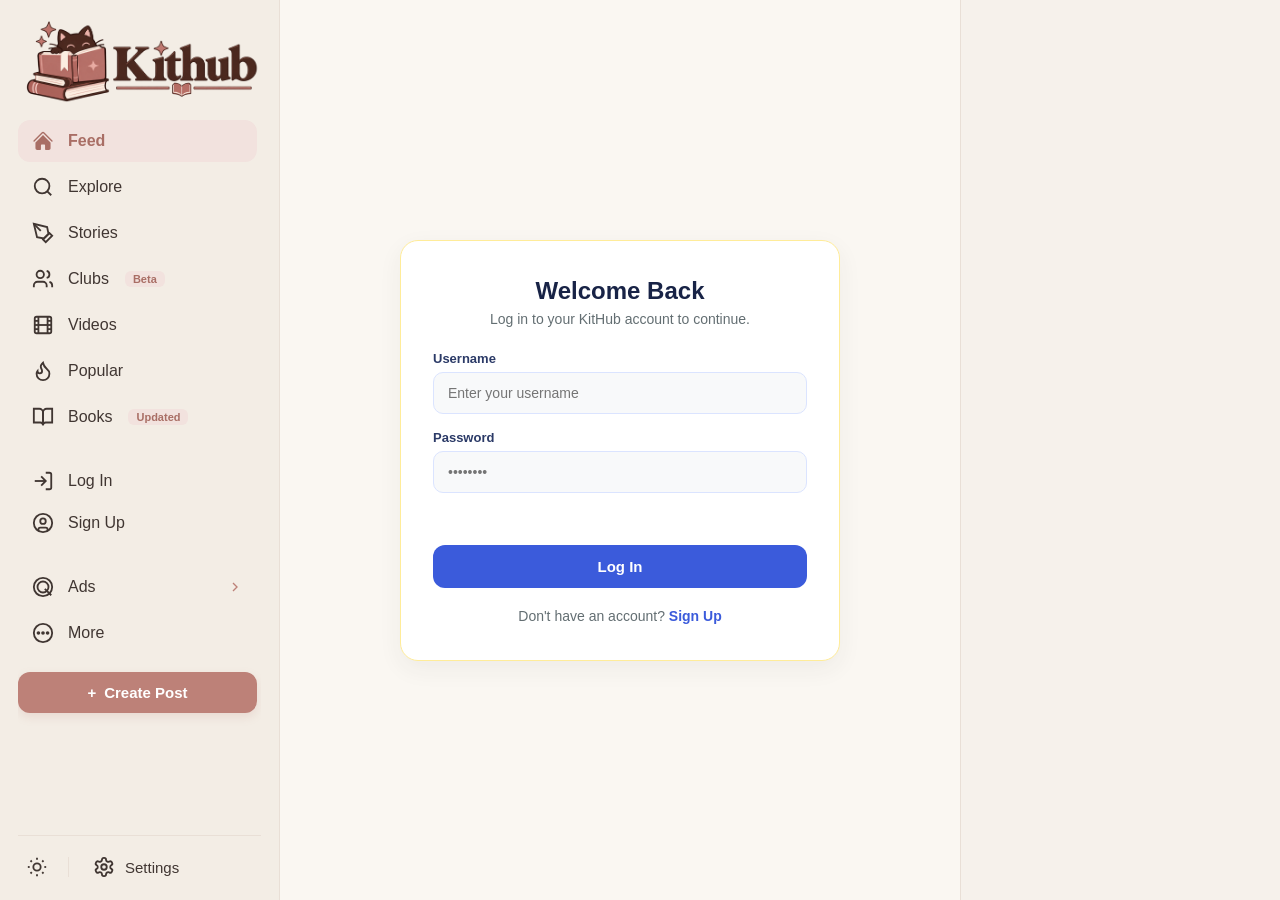
==== commit 7b8135e9: "Her şey dahil çalışan halde githubı sikmeyin sağol" ====
--- a/public/views/login.html
+++ b/public/views/login.html
@@ -1,11 +1,10 @@
-
 <!DOCTYPE html>
 <html lang="en">
 <head>
     <meta charset="UTF-8">
     <meta name="viewport" content="width=device-width, initial-scale=1.0">
     <title>KitHub - Login</title>
-
+    <link rel="icon" type="image/png" href="/public/images/favicon.png">
     <link rel="stylesheet" href="/public/css/main.css">
     <link rel="stylesheet" href="/public/css/create_post.css">
     <link rel="stylesheet" href="/public/css/login.css">
@@ -19,7 +18,7 @@
     <aside class="sidebar-left">
 
         <div class="logo">
-            <img src="/public/images/Banner.png" class="logo-img" alt="KitHub Logo">
+            <img src="/public/images/Banner4.png" class="logo-img" alt="KitHub Logo">
         </div>
 
         <div class="sidebar-scroll">
@@ -92,25 +91,49 @@
                     <span class="badge">Updated</span>
                 </a>
 
+                <!-- AUTH GRUBU (Dinamik Misafir / Kullanıcı Menüleri) -->
                 <div class="nav-spacer"></div>
 
-                <a href="/login" class="nav-item">
-                    <svg class="nav-icon" viewBox="0 0 24 24" fill="none" stroke="currentColor" stroke-width="2">
-                        <path d="M15 3h4a2 2 0 0 1 2 2v14a2 2 0 0 1-2 2h-4"/>
-                        <polyline points="10 17 15 12 10 7"/>
-                        <line x1="15" x2="3" y1="12" y2="12"/>
-                    </svg>
-                    <span>Log In</span>
-                </a>
-
-                <a href="/signup" class="nav-item">
-                    <svg class="nav-icon" viewBox="0 0 24 24" fill="none" stroke="currentColor" stroke-width="2">
-                        <circle cx="12" cy="12" r="10"/>
-                        <circle cx="12" cy="10" r="3"/>
-                        <path d="M7 20.662V19a2 2 0 0 1 2-2h6a2 2 0 0 1 2 2v1.662"/>
-                    </svg>
-                    <span>Sign Up</span>
-                </a>
+                <div id="guestMenu" hidden>
+                    <a href="/login/" class="nav-item">
+                        <svg class="nav-icon" viewBox="0 0 24 24" fill="none" stroke="currentColor" stroke-width="2">
+                            <path d="M15 3h4a2 2 0 0 1 2 2v14a2 2 0 0 1-2 2h-4"/>
+                            <polyline points="10 17 15 12 10 7"/>
+                            <line x1="15" x2="3" y1="12" y2="12"/>
+                        </svg>
+                        <span>Log In</span>
+                    </a>
+
+                    <a href="/signup/" class="nav-item">
+                        <svg class="nav-icon" viewBox="0 0 24 24" fill="none" stroke="currentColor" stroke-width="2">
+                            <circle cx="12" cy="12" r="10"/>
+                            <circle cx="12" cy="10" r="3"/>
+                            <path d="M7 20.662V19a2 2 0 0 1 2-2h6a2 2 0 0 1 2 2v1.662"/>
+                        </svg>
+                        <span>Sign Up</span>
+                    </a>
+                </div>
+
+                <div id="userMenu" hidden>
+                    <a href="/profile/" class="nav-item">
+                        <img id="sidebarProfilePhoto"
+                             src="/public/images/default-profile.png"
+                             alt="Profile"
+                             width="28"
+                             height="28"
+                             style="border-radius:50%; object-fit:cover; margin-left:-4px;">
+                        <span>Profile</span>
+                    </a>
+
+                    <a href="#" id="logoutBtn" class="nav-item">
+                        <svg class="nav-icon" viewBox="0 0 24 24" fill="none" stroke="currentColor" stroke-width="2">
+                            <path d="M9 21H5a2 2 0 0 1-2-2V5a2 2 0 0 1 2-2h4"/>
+                            <polyline points="16 17 21 12 16 7"/>
+                            <line x1="21" x2="9" y1="12" y2="12"/>
+                        </svg>
+                        <span>Log Out</span>
+                    </a>
+                </div>
 
                 <div class="nav-spacer"></div>
 
@@ -144,7 +167,6 @@
             <div class="create-post-wrapper">
 
                 <div class="create-post-menu" id="createPostMenu">
-
                     <button type="button" class="create-menu-item" id="openReviewModalBtn">
                         <svg viewBox="0 0 24 24" fill="none" stroke="currentColor" stroke-width="2">
                             <path d="M11 4H4a2 2 0 0 0-2 2v14a2 2 0 0 0 2 2h14a2 2 0 0 0 2-2v-7"/>
@@ -161,7 +183,6 @@
                         </svg>
                         <span>Save a Reading</span>
                     </button>
-
                 </div>
 
                 <button type="button" class="create-post-btn" id="createPostBtn">
@@ -174,7 +195,6 @@
 
         <!-- SIDEBAR FOOTER -->
         <div class="sidebar-footer">
-
             <button class="theme-toggle-btn" title="Toggle Theme">
                 <svg class="nav-icon" viewBox="0 0 24 24" fill="none" stroke="currentColor" stroke-width="2">
                     <circle cx="12" cy="12" r="4"/>
@@ -198,25 +218,20 @@
                 </svg>
                 <span>Settings</span>
             </a>
-
         </div>
 
     </aside>
 
     <!-- MAIN LOGIN SECTION -->
     <main class="main-feed">
-
         <div class="auth-wrapper">
-
             <div class="auth-card">
-
                 <div class="auth-header">
                     <h2>Welcome Back</h2>
                     <p>Log in to your KitHub account to continue.</p>
                 </div>
 
-                <form action="/login" method="POST" class="auth-form">
-
+                <form id="loginForm" class="auth-form">
                     <div class="form-group">
                         <label for="username">Username</label>
                         <input type="text" id="username" name="username" placeholder="Enter your username" required>
@@ -227,18 +242,16 @@
                         <input type="password" id="password_hash" name="password_hash" placeholder="••••••••" required>
                     </div>
 
+                    <p id="loginError" role="alert" style="color: #e53935; margin-bottom: 12px; font-size: 14px;"></p>
+
                     <button type="submit" class="submit-btn">Log In</button>
-
                 </form>
 
                 <div class="auth-footer">
                     <span>Don't have an account? <a href="/signup/">Sign Up</a></span>
                 </div>
-
-            </div>
-
-        </div>
-
+            </div>
+        </div>
     </main>
 
     <!-- RIGHT SIDEBAR -->
@@ -246,42 +259,30 @@
 
     <!-- REVIEW MODAL -->
     <div class="kithub-modal-overlay" id="reviewModal">
-
         <div class="kithub-modal-box">
-
             <div class="kithub-modal-header">
                 <h3>Create a Review</h3>
                 <button type="button" class="modal-close-btn" data-close="reviewModal">&times;</button>
             </div>
-
             <div class="kithub-modal-body">
                 asd
             </div>
-
-        </div>
-
+        </div>
     </div>
 
     <!-- SAVE A READING MODAL -->
     <div class="kithub-modal-overlay" id="readModal">
-
         <div class="kithub-modal-box">
-
             <div class="kithub-modal-header">
                 <h3>Save a Reading</h3>
                 <button type="button" class="modal-close-btn" data-close="readModal">&times;</button>
             </div>
-
             <div class="kithub-modal-body">
-
                 <form id="readingForm">
-
                     <div class="form-group">
                         <label for="bookCover">Book Cover</label>
                         <input type="file" id="bookCover" name="bookCover" accept="image/*" required>
-
-                        <img id="coverPreview" src="" alt="Book Cover Preview"
-                             style="display:none; width:110px; margin-top:10px; border-radius:6px;">
+                        <img id="coverPreview" src="" alt="Book Cover Preview" style="display:none; width:110px; margin-top:10px; border-radius:6px;">
                     </div>
 
                     <div class="form-group">
@@ -301,7 +302,6 @@
 
                     <div class="form-group">
                         <label for="readingStatus">Reading Status</label>
-
                         <select id="readingStatus" name="readingStatus" required>
                             <option value="">Select status</option>
                             <option value="want_to_read">Want to Read</option>
@@ -322,22 +322,18 @@
                     </div>
 
                     <button type="submit" class="save-button">Save Reading</button>
-
                 </form>
-
                 <div id="readingMessage"></div>
-
-            </div>
-
-        </div>
-
+            </div>
+        </div>
     </div>
 
 </div>
 
 <script src="/public/js/index.js"></script>
 <script src="/public/js/login.js"></script>
+<script src="/public/js/auth-menu.js"></script>
 <script src="/public/js/create_post.js"></script>
 
 </body>
-</html>
+</html>
--- a/public/css/main.css
+++ b/public/css/main.css
@@ -1,4 +1,3 @@
-
 * {
     margin: 0;
     padding: 0;
@@ -24,19 +23,19 @@
     color: var(--text);
 }
 
-/* Main Layout */
+/* 3 Sütunlu Ana Grid Yapısı */
 .app-layout {
     width: 100%;
     display: grid;
-    grid-template-columns: 260px minmax(0, 1fr) 300px;
+    grid-template-columns: 280px 1fr 320px;
     min-height: 100vh;
 }
 
-/* Left Sidebar */
+/* 1. Sol Panel */
 .sidebar-left {
     background-color: var(--sidebar);
     border-right: 1px solid var(--border);
-    padding: 24px 18px 16px;
+    padding: 20px 18px 14px 18px;
     position: sticky;
     top: 0;
     height: 100vh;
@@ -48,7 +47,7 @@
 .logo-img {
     width: 100%;
     height: auto;
-    margin-bottom: 22px;
+    margin-bottom: 16px;
     display: block;
 }
 
@@ -70,11 +69,11 @@
 .nav-menu {
     display: flex;
     flex-direction: column;
-    gap: 6px;
+    gap: 4px;
 }
 
 .nav-spacer {
-    height: 18px;
+    height: 14px;
 }
 
 .nav-item {
@@ -83,11 +82,12 @@
     gap: 14px;
     text-decoration: none;
     color: var(--text);
-    padding: 11px 14px;
+    padding: 10px 14px;
     border-radius: 12px;
-    font-size: 15px;
+    font-size: 16px;
     font-weight: 500;
-    transition: all 0.2s ease;
+    transition: background 0.2s, color 0.2s;
+    cursor: not-allowed;
 }
 
 .nav-item:hover {
@@ -123,22 +123,22 @@
     color: var(--accent);
 }
 
-/* Badges */
+/* Rozetler */
 .badge {
     font-size: 11px;
     font-weight: 600;
     background-color: var(--accent-light);
     color: var(--accent-hover);
-    padding: 3px 8px;
-    border-radius: 20px;
+    padding: 2px 8px;
+    border-radius: 6px;
     margin-left: 2px;
 }
 
-/* Create Post Button */
+/* + Create Post Butonu */
 .create-post-btn {
     width: 100%;
     margin-top: 18px;
-    padding: 13px 16px;
+    padding: 12px 16px;
     background-color: var(--accent);
     color: white;
     border: none;
@@ -150,21 +150,19 @@
     align-items: center;
     justify-content: center;
     gap: 8px;
-    transition: all 0.2s ease;
+    transition: background 0.2s, transform 0.2s;
     box-shadow: 0 4px 10px rgba(189, 129, 120, 0.18);
 }
 
 .create-post-btn:hover {
     background-color: var(--accent-hover);
-    transform: translateY(-2px);
-    box-shadow: 0 6px 14px rgba(189, 129, 120, 0.25);
-}
-
-/* Sidebar Footer */
+}
+
+/* En Alt Footer (Tema + Settings) */
 .sidebar-footer {
     border-top: 1px solid var(--border);
-    padding-top: 14px;
-    margin-top: 12px;
+    padding-top: 12px;
+    margin-top: 10px;
     display: flex;
     align-items: center;
     gap: 12px;
@@ -175,7 +173,7 @@
     border: none;
     color: var(--text);
     cursor: pointer;
-    padding: 9px;
+    padding: 8px;
     border-radius: 10px;
     display: flex;
     align-items: center;
@@ -189,7 +187,7 @@
 
 .footer-divider {
     width: 1px;
-    height: 22px;
+    height: 20px;
     background-color: var(--border);
 }
 
@@ -201,23 +199,24 @@
     color: var(--text);
     font-size: 15px;
     font-weight: 500;
-    padding: 9px 12px;
+    padding: 8px 12px;
     border-radius: 10px;
     flex: 1;
     transition: background 0.2s;
+    cursor: pointer;
 }
 
 .settings-link:hover {
     background-color: var(--accent-light);
 }
 
-/* Main Feed */
+/* 2. Orta Akış */
 .main-feed {
     background-color: var(--bg);
     min-height: 100vh;
 }
 
-/* Right Sidebar */
+/* 3. Sağ Panel */
 .sidebar-right {
     background-color: #f6f1eb;
     border-left: 1px solid var(--border);
@@ -227,33 +226,33 @@
     height: 100vh;
 }
 
-/* Cursor Settings */
-.nav-item {
-    cursor: not-allowed;
-}
-
-.nav-item:nth-child(1),
-.nav-item:nth-child(9),
-.nav-item:nth-child(10) {
-    cursor: pointer;
-}
-
-.create-post-btn {
-    cursor: pointer;
-}
-
-/* Responsive Design */
+/* Çalışan / Aktif olan bütün linkleri ve butonları kesin olarak el işareti (pointer) yap */
+.nav-menu > a.nav-item[href="/"],
+.nav-menu > a.nav-item[href="/profile/"],
+.nav-menu > a.nav-item[href="/login/"],
+.nav-menu > a.nav-item[href="/signup/"],
+#guestMenu .nav-item,
+#userMenu .nav-item,
+#logoutBtn,
+.create-post-btn,
+.create-menu-item,
+.modal-close-btn,
+.save-button,
+.edit-profile-btn {
+    cursor: pointer !important;
+}
+
+[hidden] {
+    display: none !important;
+}
+
+/* Mobil ve Tablet Uyumluluğu (Responsive) */
 @media (max-width: 1024px) {
     .app-layout {
-        grid-template-columns: 80px minmax(0, 1fr);
-    }
-
+        grid-template-columns: 80px 1fr;
+    }
     .sidebar-right {
         display: none;
-    }
-
-    .sidebar-left {
-        padding: 20px 10px;
     }
 }
 
@@ -261,8 +260,7 @@
     .app-layout {
         grid-template-columns: 1fr;
     }
-
     .sidebar-left {
         display: none;
     }
-}
+}
--- a/public/css/create_post.css
+++ b/public/css/create_post.css
@@ -27,6 +27,26 @@
     display: flex;
 }
 
+.create-post-menu {
+    position: absolute;
+    bottom: calc(100% + 8px);
+    left: 0;
+    width: 100%;
+    background-color: var(--surface);
+    border: 1px solid var(--border);
+    border-radius: 14px;
+    box-shadow: var(--shadow);
+    padding: 7px;
+    display: none;
+    flex-direction: column;
+    gap: 5px;
+    z-index: 9999;
+}
+
+.create-post-menu.open {
+    display: flex;
+}
+
 .create-menu-item {
     display: flex;
     align-items: center;
@@ -38,7 +58,7 @@
     border-radius: 10px;
     font-size: 14px;
     font-weight: 600;
-    color: #2b3a67;
+    color: var(--text);
     cursor: pointer;
     text-align: left;
     transition: all 0.2s ease;
@@ -47,16 +67,20 @@
 .create-menu-item svg {
     width: 18px;
     height: 18px;
-    stroke: #748ffc;
+    stroke: var(--accent);
     flex-shrink: 0;
+    transition: stroke 0.2s ease;
 }
 
 .create-menu-item:hover {
-    background-color: #eef2ff;
-    color: #3b5bdb;
+    background-color: var(--accent-light);
+    color: var(--accent-hover);
     transform: translateX(3px);
 }
 
+.create-menu-item:hover svg {
+    stroke: var(--accent-hover);
+}
 
 /* MODAL OVERLAY */
 
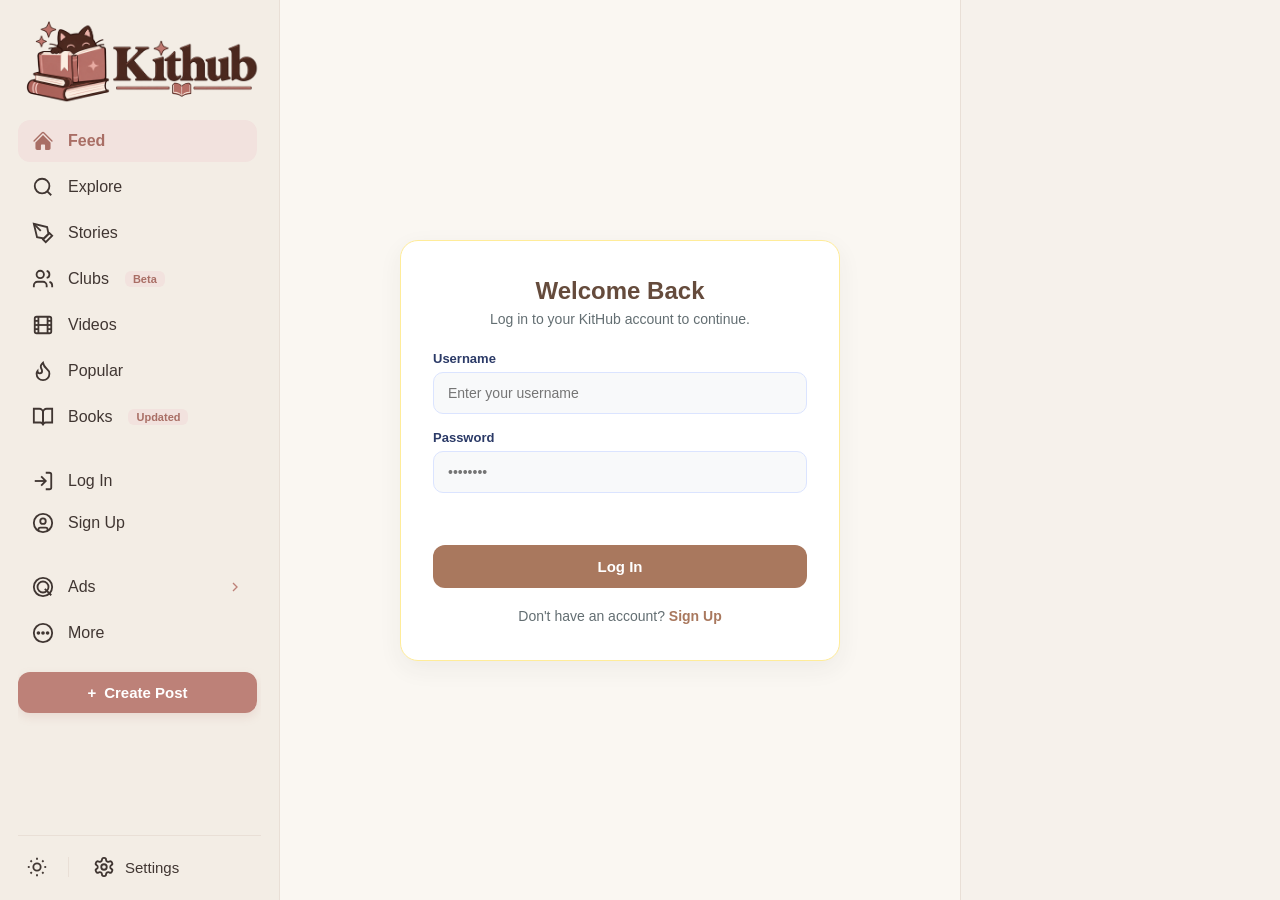
==== commit a0355280: "Create a review kısmı tüm sekmelerde kullanılabilir hale getirildi." ====
--- a/public/views/login.html
+++ b/public/views/login.html
@@ -8,6 +8,7 @@
     <link rel="stylesheet" href="/public/css/main.css">
     <link rel="stylesheet" href="/public/css/create_post.css">
     <link rel="stylesheet" href="/public/css/login.css">
+    <link rel="stylesheet" href="/public/css/review.css">
 </head>
 
 <body>
@@ -115,13 +116,13 @@
                 </div>
 
                 <div id="userMenu" hidden>
-                    <a href="/profile/" class="nav-item">
+                    <a href="/profile/" id="sidebarProfileLink" class="nav-item">
                         <img id="sidebarProfilePhoto"
-                             src="/public/images/default-profile.png"
-                             alt="Profile"
-                             width="28"
-                             height="28"
-                             style="border-radius:50%; object-fit:cover; margin-left:-4px;">
+                            src="/public/images/default-profile.png"
+                            alt="Profile"
+                            width="28"
+                            height="28"
+                            style="border-radius:50%; object-fit:cover; margin-left:-4px;">
                         <span>Profile</span>
                     </a>
 
@@ -257,19 +258,65 @@
     <!-- RIGHT SIDEBAR -->
     <aside class="sidebar-right"></aside>
 
-    <!-- REVIEW MODAL -->
-    <div class="kithub-modal-overlay" id="reviewModal">
-        <div class="kithub-modal-box">
-            <div class="kithub-modal-header">
-                <h3>Create a Review</h3>
-                <button type="button" class="modal-close-btn" data-close="reviewModal">&times;</button>
-            </div>
-            <div class="kithub-modal-body">
-                asd
-            </div>
-        </div>
-    </div>
-
+    
+    <!-- MODAL 1: CREATE A REVIEW -->
+        <div class="kithub-modal-overlay" id="reviewModal">
+            <div class="kithub-modal-box">
+                <div class="kithub-modal-header">
+                    <h3>Create a Review</h3>
+                    <button type="button" class="modal-close-btn" data-close="reviewModal">&times;</button>
+                </div>
+                <div class="kithub-modal-body">
+                    <form id="reviewForm">
+
+                        <div class="form-group">
+                            <label for="reviewBook">Select Book</label>
+                            <select id="reviewBook" name="reviewBook" required>
+                                <option value="">Select a book</option>
+                            </select>
+                        </div>
+                    
+                        <div class="review-book-preview" id="reviewBookPreview">
+                            <img id="reviewCover" src="" alt="Book Cover">
+                            <div>
+                                <h4 id="reviewBookTitle"></h4>
+                                <p id="reviewBookAuthor"></p>
+                            </div>
+                        </div>
+
+                        <div class="form-group">
+                            <label for="reviewTitle">Review Title</label>
+                            <input type="text" id="reviewTitle"
+                                placeholder="Give your review a title" required>
+                        </div>
+                    
+                        <div class="form-group">
+                            <label for="reviewContent">Your Review</label>
+                            <textarea id="reviewContent"
+                                    placeholder="Share your thoughts about this book..."
+                                    rows="6" maxlength="2000" required></textarea>
+                            <div class="review-char-count">
+                                <span id="reviewCharCount">0</span>/2000
+                            </div>
+                        </div>
+                    
+                        <div class="form-group review-spoiler">
+                            <label>
+                                <input type="checkbox" id="reviewSpoiler">
+                                This review contains spoilers
+                            </label>
+                        </div>
+                    
+                        <button type="submit" class="review-submit-btn">
+                            Submit Review
+                        </button>
+                    
+                    </form>
+                
+                    <div id="reviewMessage"></div>
+                </div>
+            </div>
+        </div>
     <!-- SAVE A READING MODAL -->
     <div class="kithub-modal-overlay" id="readModal">
         <div class="kithub-modal-box">
@@ -334,6 +381,7 @@
 <script src="/public/js/login.js"></script>
 <script src="/public/js/auth-menu.js"></script>
 <script src="/public/js/create_post.js"></script>
-
+<script src="/public/js/profile.js"></script>
+<script src="/public/js/review.js"></script>
 </body>
 </html>
--- a/public/css/create_post.css
+++ b/public/css/create_post.css
@@ -349,6 +349,10 @@
     background-color: #ead9cc;
     color: #654b3c;
 }
+#readModal input[type="file"]::file-selector-button:hover {
+    background-color: #e2c1af;
+}
+
 
 #readModal #currentPageGroup,
 #readModal #durationGroup {
--- a/public/css/login.css
+++ b/public/css/login.css
@@ -26,7 +26,7 @@
 
 .auth-header h2 {
     font-size: 24px;
-    color: #182346;
+    color: #654b3c;
     margin-bottom: 6px;
 }
 
@@ -67,14 +67,14 @@
 }
 
 .form-group input:focus {
-    border-color: #4c6ef5;
+    border-color: #654b3c;
     background-color: #ffffff;
 }
 
 .submit-btn {
     margin-top: 8px;
     padding: 13px;
-    background-color: #3b5bdb;
+    background-color: #a9785e;
     color: #ffffff;
     border: none;
     border-radius: 12px;
@@ -85,7 +85,7 @@
 }
 
 .submit-btn:hover {
-    background-color: #364fc7;
+    background-color: #654b3c;
 }
 
 .auth-footer {
@@ -96,7 +96,7 @@
 }
 
 .auth-footer a {
-    color: #3b5bdb;
+    color: #a9785e;
     font-weight: 600;
     text-decoration: none;
 }
--- a/public/css/review.css
+++ b/public/css/review.css
@@ -0,0 +1,135 @@
+
+/* CREATE REVIEW - BEIGE & BROWN THEME */
+
+#reviewModal .kithub-modal-box {
+    background-color: #fffaf5;
+    border-color: #eadfd5;
+    max-width: 520px;
+}
+
+#reviewModal .kithub-modal-header {
+    background-color: #f5ebe3;
+    border-bottom-color: #eadfd5;
+}
+
+#reviewModal .kithub-modal-header h3 {
+    color: #654b3c;
+}
+
+#reviewModal .kithub-modal-body {
+    color: #6b5548;
+}
+
+#reviewModal label {
+    color: #654b3c;
+}
+
+#reviewModal input,
+#reviewModal select,
+#reviewModal textarea {
+    background-color: #ffffff;
+    border-color: #dfcfc2;
+    color: #554237;
+}
+
+#reviewModal input:focus,
+#reviewModal select:focus,
+#reviewModal textarea:focus {
+    border-color: #b98b72;
+    box-shadow: 0 0 0 3px rgba(185, 139, 114, 0.15);
+}
+
+#reviewModal textarea {
+    resize: vertical;
+    min-height: 120px;
+    font-family: inherit;
+}
+
+.review-book-preview {
+    display: none;
+    align-items: center;
+    gap: 15px;
+    padding: 12px;
+    margin-bottom: 20px;
+    background: #f7eee7;
+    border: 1px solid #eadfd5;
+    border-radius: 12px;
+}
+
+.review-book-preview img {
+    width: 65px;
+    height: 90px;
+    object-fit: cover;
+    border-radius: 7px;
+}
+
+.review-book-preview h4 {
+    margin: 0 0 6px;
+    color: #654b3c;
+    font-size: 15px;
+}
+
+.review-book-preview p {
+    margin: 0;
+    color: #927766;
+    font-size: 13px;
+}
+
+
+.review-char-count {
+    text-align: right;
+    font-size: 12px;
+    color: #a18a7a;
+    margin-top: 5px;
+}
+
+.review-spoiler label {
+    display: flex !important;
+    align-items: center;
+    gap: 8px;
+    cursor: pointer;
+}
+
+.review-spoiler input {
+    width: auto !important;
+    accent-color: #a9785e;
+}
+
+.review-submit-btn {
+    width: 100%;
+    padding: 13px;
+    border: none;
+    border-radius: 11px;
+    background-color: #a9785e;
+    color: white;
+    font-size: 15px;
+    font-weight: 700;
+    cursor: pointer;
+    transition: 0.2s;
+}
+
+.review-submit-btn:hover {
+    background-color: #865b45;
+    transform: translateY(-2px);
+}
+
+#reviewMessage {
+    margin-top: 12px;
+    font-size: 13px;
+    color: #80634f;
+}
+
+#reviewModal .modal-close-btn {
+    color: #927766;
+}
+
+#reviewModal .modal-close-btn:hover {
+    background-color: #ead9cc;
+    color: #654b3c;
+}
+
+@media (max-width: 500px) {
+    #reviewModal .kithub-modal-box {
+        max-height: 92vh;
+    }
+}
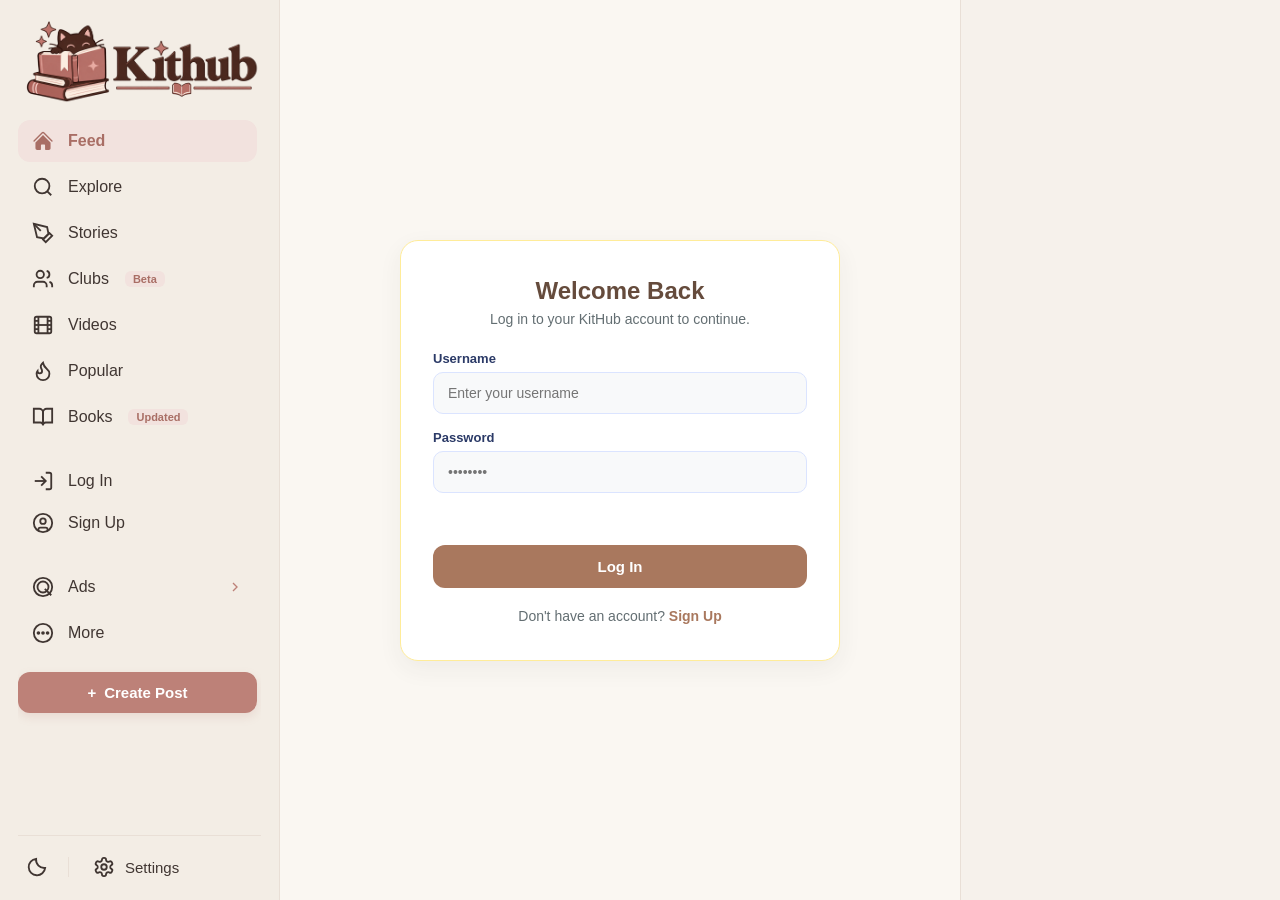
==== commit 06f110fe: "light/night tema eklendi" ====
--- a/public/views/login.html
+++ b/public/views/login.html
@@ -196,7 +196,7 @@
 
         <!-- SIDEBAR FOOTER -->
         <div class="sidebar-footer">
-            <button class="theme-toggle-btn" title="Toggle Theme">
+            <button type="button" class="theme-toggle-btn" title="Gece moduna geç" aria-label="Gece moduna geç" aria-pressed="false">
                 <svg class="nav-icon" viewBox="0 0 24 24" fill="none" stroke="currentColor" stroke-width="2">
                     <circle cx="12" cy="12" r="4"/>
                     <path d="M12 2v2"/>
@@ -381,7 +381,7 @@
 <script src="/public/js/login.js"></script>
 <script src="/public/js/auth-menu.js"></script>
 <script src="/public/js/create_post.js"></script>
-<script src="/public/js/profile.js"></script>
 <script src="/public/js/review.js"></script>
+
 </body>
 </html>
--- a/public/css/main.css
+++ b/public/css/main.css
@@ -178,11 +178,12 @@
     display: flex;
     align-items: center;
     justify-content: center;
-    transition: background 0.2s;
+    transition: background 0.2s, color 0.2s, transform 0.2s;
 }
 
 .theme-toggle-btn:hover {
     background-color: var(--accent-light);
+    transform: translateY(-1px);
 }
 
 .footer-divider {
@@ -263,4 +264,250 @@
     .sidebar-left {
         display: none;
     }
+}
+
+body {
+    transition: background-color 0.25s ease, color 0.25s ease;
+}
+
+body[data-theme="dark"] {
+    color-scheme: dark;
+    --bg: #11131a;
+    --surface: #1b1e28;
+    --sidebar: #171923;
+    --accent: #d8958d;
+    --accent-hover: #e7aaa1;
+    --accent-light: #33272d;
+    --text: #f2e9e5;
+    --muted: #b6a8a2;
+    --border: #34313a;
+    --shadow: 0 8px 26px rgba(0, 0, 0, 0.22);
+}
+
+body[data-theme="dark"] .sidebar-right {
+    background-color: var(--sidebar);
+}
+
+body[data-theme="dark"] .sidebar-scroll::-webkit-scrollbar-thumb {
+    background-color: #49404a;
+}
+
+body[data-theme="dark"] .post-card,
+body[data-theme="dark"] .profile-header-card,
+body[data-theme="dark"] .auth-card {
+    background-color: var(--surface);
+    border-color: var(--border);
+    box-shadow: var(--shadow);
+}
+
+body[data-theme="dark"] .post-card,
+body[data-theme="dark"] .profile-header-card,
+body[data-theme="dark"] .auth-card,
+body[data-theme="dark"] .kithub-modal-box {
+    color: var(--text);
+}
+
+body[data-theme="dark"] .user-name,
+body[data-theme="dark"] .book-title,
+body[data-theme="dark"] .profile-display-name,
+body[data-theme="dark"] .profile-counts-bar strong,
+body[data-theme="dark"] .section-subtitle,
+body[data-theme="dark"] .reading-book-title,
+body[data-theme="dark"] .auth-header h2 {
+    color: var(--text);
+}
+
+body[data-theme="dark"] .post-info-text,
+body[data-theme="dark"] .book-rating-info,
+body[data-theme="dark"] .profile-username,
+body[data-theme="dark"] .profile-meta-item,
+body[data-theme="dark"] .profile-counts-bar,
+body[data-theme="dark"] .reading-page-text,
+body[data-theme="dark"] .auth-header p,
+body[data-theme="dark"] .auth-footer {
+    color: var(--muted);
+}
+
+body[data-theme="dark"] .post-action-desc,
+body[data-theme="dark"] .post-text-content,
+body[data-theme="dark"] .book-author {
+    color: #ded5d1;
+}
+
+body[data-theme="dark"] .book-stats-bar,
+body[data-theme="dark"] .book-card-embedded,
+body[data-theme="dark"] .reading-book-card,
+body[data-theme="dark"] .profile-tab:hover {
+    background-color: #222630;
+    border-color: var(--border);
+    color: #d8cfcb;
+}
+
+body[data-theme="dark"] .book-cover-placeholder,
+body[data-theme="dark"] .book-cover-container,
+body[data-theme="dark"] .user-avatar {
+    background-color: #292635;
+    border-color: #4a3b46;
+}
+
+body[data-theme="dark"] .book-cover-placeholder,
+body[data-theme="dark"] .badge-status,
+body[data-theme="dark"] .profile-role-badge {
+    color: #e6aaa1;
+}
+
+body[data-theme="dark"] .badge-status,
+body[data-theme="dark"] .profile-role-badge {
+    background-color: #382a31;
+    border-color: #5a4047;
+}
+
+body[data-theme="dark"] .post-footer-actions,
+body[data-theme="dark"] .currently-reading-section,
+body[data-theme="dark"] .profile-tabs {
+    border-color: var(--border);
+}
+
+body[data-theme="dark"] .action-btn,
+body[data-theme="dark"] .profile-tab {
+    color: var(--muted);
+}
+
+body[data-theme="dark"] .action-btn:hover,
+body[data-theme="dark"] .profile-tab:hover,
+body[data-theme="dark"] .profile-tab.active {
+    color: #e7aaa1;
+}
+
+body[data-theme="dark"] .profile-tab.active {
+    border-bottom-color: #d8958d;
+}
+
+body[data-theme="dark"] .profile-avatar-wrapper {
+    border-color: var(--surface);
+}
+
+body[data-theme="dark"] .edit-profile-btn {
+    background-color: #252833;
+    border-color: #484550;
+    color: var(--text);
+}
+
+body[data-theme="dark"] .edit-profile-btn:hover {
+    background-color: #30313d;
+    border-color: #6a555d;
+}
+
+body[data-theme="dark"] .reading-progress-track {
+    background-color: #3a3740;
+}
+
+body[data-theme="dark"] .auth-header h2,
+body[data-theme="dark"] .auth-form .form-group label,
+body[data-theme="dark"] .auth-footer a {
+    color: #e7aaa1;
+}
+
+body[data-theme="dark"] .auth-form input,
+body[data-theme="dark"] .auth-form select,
+body[data-theme="dark"] .kithub-modal-body input,
+body[data-theme="dark"] .kithub-modal-body select,
+body[data-theme="dark"] .kithub-modal-body textarea {
+    background-color: #222630;
+    border-color: #45414b;
+    color: var(--text);
+}
+
+body[data-theme="dark"] .auth-form input:focus,
+body[data-theme="dark"] .auth-form select:focus,
+body[data-theme="dark"] .kithub-modal-body input:focus,
+body[data-theme="dark"] .kithub-modal-body select:focus,
+body[data-theme="dark"] .kithub-modal-body textarea:focus {
+    background-color: #252833;
+    border-color: #d8958d;
+}
+
+body[data-theme="dark"] .file-input,
+body[data-theme="dark"] #readModal input[type="file"] {
+    background-color: #222630;
+    border-color: #51454c;
+    color: var(--text);
+}
+
+body[data-theme="dark"] .file-input::file-selector-button,
+body[data-theme="dark"] #readModal input[type="file"]::file-selector-button {
+    background-color: #382a31;
+    color: #e7aaa1;
+}
+
+body[data-theme="dark"] .kithub-modal-box {
+    background-color: #1b1e28;
+    border-color: var(--border);
+    box-shadow: 0 20px 60px rgba(0, 0, 0, 0.45);
+}
+
+body[data-theme="dark"] .kithub-modal-header,
+body[data-theme="dark"] #readModal .kithub-modal-header,
+body[data-theme="dark"] #reviewModal .kithub-modal-header {
+    background-color: #22232d;
+    border-bottom-color: var(--border);
+}
+
+body[data-theme="dark"] .kithub-modal-header h3,
+body[data-theme="dark"] #readModal .kithub-modal-header h3,
+body[data-theme="dark"] #reviewModal .kithub-modal-header h3,
+body[data-theme="dark"] .kithub-modal-body,
+body[data-theme="dark"] #readModal .kithub-modal-body,
+body[data-theme="dark"] #reviewModal .kithub-modal-body,
+body[data-theme="dark"] #readModal label,
+body[data-theme="dark"] #reviewModal label {
+    color: var(--text);
+}
+
+body[data-theme="dark"] #readModal input,
+body[data-theme="dark"] #readModal select,
+body[data-theme="dark"] #reviewModal input,
+body[data-theme="dark"] #reviewModal select,
+body[data-theme="dark"] #reviewModal textarea {
+    background-color: #222630;
+    border-color: #45414b;
+    color: var(--text);
+}
+
+body[data-theme="dark"] #readModal #currentPageGroup,
+body[data-theme="dark"] #readModal #durationGroup,
+body[data-theme="dark"] .review-book-preview {
+    background-color: #24232d;
+    border-color: var(--border);
+}
+
+body[data-theme="dark"] .review-book-preview h4 {
+    color: var(--text);
+}
+
+body[data-theme="dark"] .review-book-preview p,
+body[data-theme="dark"] .review-char-count,
+body[data-theme="dark"] #readingMessage,
+body[data-theme="dark"] #reviewMessage,
+body[data-theme="dark"] .modal-close-btn {
+    color: var(--muted);
+}
+
+body[data-theme="dark"] .modal-close-btn:hover,
+body[data-theme="dark"] #readModal .modal-close-btn:hover,
+body[data-theme="dark"] #reviewModal .modal-close-btn:hover {
+    background-color: var(--accent-light);
+    color: #e7aaa1;
+}
+
+body[data-theme="dark"] .kithub-modal-overlay {
+    background-color: rgba(5, 6, 10, 0.76);
+}
+
+body[data-theme="dark"] .theme-toggle-btn:hover,
+body[data-theme="dark"] .settings-link:hover,
+body[data-theme="dark"] .nav-item:hover,
+body[data-theme="dark"] .nav-item.active {
+    background-color: var(--accent-light);
+    color: var(--accent-hover);
 }
--- a/public/css/create_post.css
+++ b/public/css/create_post.css
@@ -378,3 +378,73 @@
     background-color: #ead9cc;
     color: #654b3c;
 }
+
+body[data-theme="dark"] #readModal .kithub-modal-box {
+    background-color: #1b1e28;
+    border-color: #393944;
+    color: #f2e9e5;
+    box-shadow: 0 24px 70px rgba(0, 0, 0, 0.5);
+}
+
+body[data-theme="dark"] #readModal .kithub-modal-header {
+    background: linear-gradient(135deg, #292631, #24232d);
+    border-bottom-color: #393944;
+}
+
+body[data-theme="dark"] #readModal .kithub-modal-header h3,
+body[data-theme="dark"] #readModal .kithub-modal-body,
+body[data-theme="dark"] #readModal label {
+    color: #f2e9e5;
+}
+
+body[data-theme="dark"] #readModal input,
+body[data-theme="dark"] #readModal select {
+    background-color: #151820;
+    border-color: #41404b;
+    color: #f2e9e5;
+}
+
+body[data-theme="dark"] #readModal input:focus,
+body[data-theme="dark"] #readModal select:focus {
+    border-color: #d8958d;
+    box-shadow: 0 0 0 3px rgba(216, 149, 141, 0.18);
+}
+
+body[data-theme="dark"] #readModal input[type="file"] {
+    background-color: #20212b;
+    border-color: #50434a;
+}
+
+body[data-theme="dark"] #readModal input[type="file"]::file-selector-button {
+    background-color: #3a2b32;
+    color: #f0b2a8;
+}
+
+body[data-theme="dark"] #readModal input[type="file"]::file-selector-button:hover {
+    background-color: #4a343d;
+}
+
+body[data-theme="dark"] #readModal #currentPageGroup,
+body[data-theme="dark"] #readModal #durationGroup {
+    background-color: #22232d;
+    border-color: #393944;
+}
+
+body[data-theme="dark"] #readModal button[type="submit"] {
+    background-color: #d8958d;
+    color: #261b1c;
+}
+
+body[data-theme="dark"] #readModal button[type="submit"]:hover {
+    background-color: #e7aaa1;
+    box-shadow: 0 6px 18px rgba(216, 149, 141, 0.22);
+}
+
+body[data-theme="dark"] #readModal .modal-close-btn {
+    color: #c4b5b0;
+}
+
+body[data-theme="dark"] #readModal .modal-close-btn:hover {
+    background-color: #3a2b32;
+    color: #f0b2a8;
+}
--- a/public/css/review.css
+++ b/public/css/review.css
@@ -133,3 +133,73 @@
         max-height: 92vh;
     }
 }
+
+body[data-theme="dark"] #reviewModal .kithub-modal-box {
+    background-color: #1b1e28;
+    border-color: #393944;
+    color: #f2e9e5;
+    box-shadow: 0 24px 70px rgba(0, 0, 0, 0.5);
+}
+
+body[data-theme="dark"] #reviewModal .kithub-modal-header {
+    background: linear-gradient(135deg, #292631, #24232d);
+    border-bottom-color: #393944;
+}
+
+body[data-theme="dark"] #reviewModal .kithub-modal-header h3,
+body[data-theme="dark"] #reviewModal .kithub-modal-body,
+body[data-theme="dark"] #reviewModal label {
+    color: #f2e9e5;
+}
+
+body[data-theme="dark"] #reviewModal input,
+body[data-theme="dark"] #reviewModal select,
+body[data-theme="dark"] #reviewModal textarea {
+    background-color: #151820;
+    border-color: #41404b;
+    color: #f2e9e5;
+}
+
+body[data-theme="dark"] #reviewModal input:focus,
+body[data-theme="dark"] #reviewModal select:focus,
+body[data-theme="dark"] #reviewModal textarea:focus {
+    border-color: #d8958d;
+    box-shadow: 0 0 0 3px rgba(216, 149, 141, 0.18);
+}
+
+body[data-theme="dark"] #reviewModal .review-book-preview {
+    background-color: #22232d;
+    border-color: #393944;
+}
+
+body[data-theme="dark"] #reviewModal .review-book-preview h4 {
+    color: #f2e9e5;
+}
+
+body[data-theme="dark"] #reviewModal .review-book-preview p,
+body[data-theme="dark"] #reviewModal .review-char-count {
+    color: #b6a8a2;
+}
+
+body[data-theme="dark"] #reviewModal .review-spoiler input {
+    accent-color: #d8958d;
+}
+
+body[data-theme="dark"] #reviewModal .review-submit-btn {
+    background-color: #d8958d;
+    color: #261b1c;
+}
+
+body[data-theme="dark"] #reviewModal .review-submit-btn:hover {
+    background-color: #e7aaa1;
+    box-shadow: 0 6px 18px rgba(216, 149, 141, 0.22);
+}
+
+body[data-theme="dark"] #reviewModal .modal-close-btn {
+    color: #c4b5b0;
+}
+
+body[data-theme="dark"] #reviewModal .modal-close-btn:hover {
+    background-color: #3a2b32;
+    color: #f0b2a8;
+}
